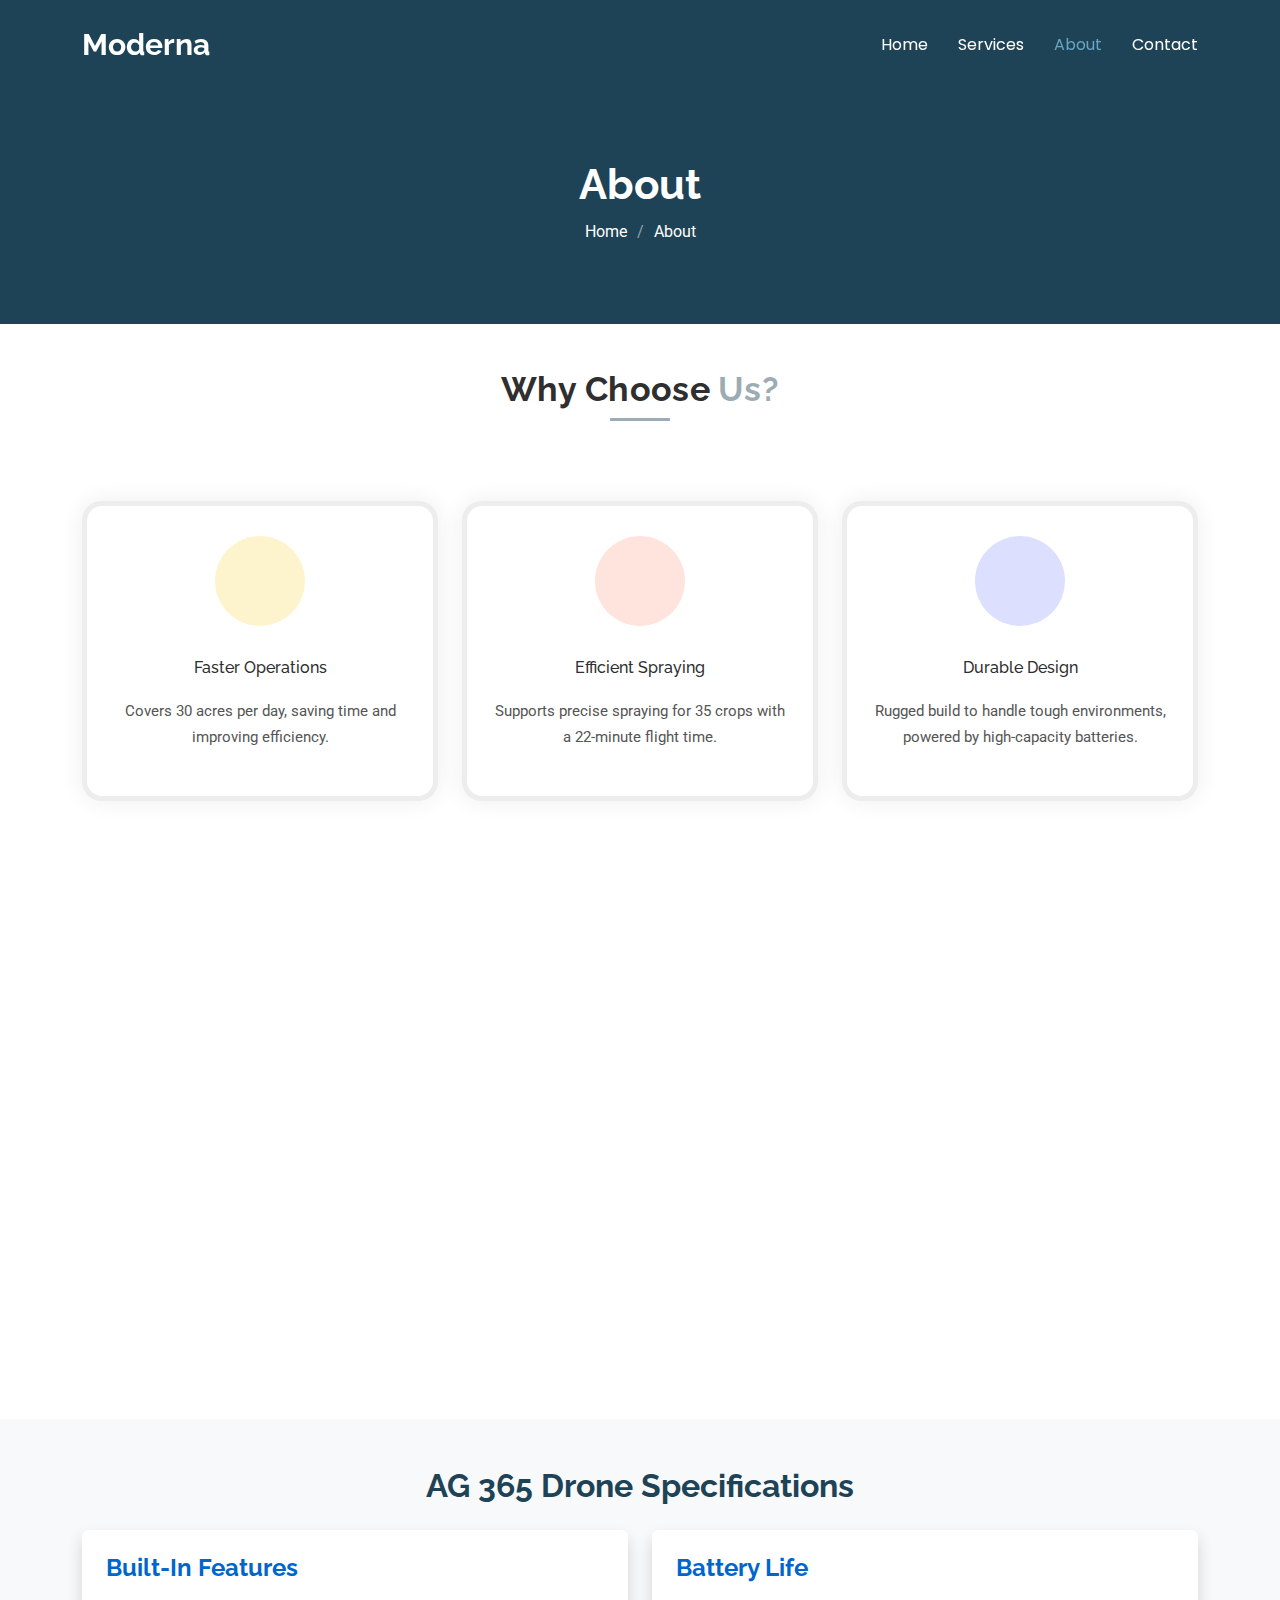
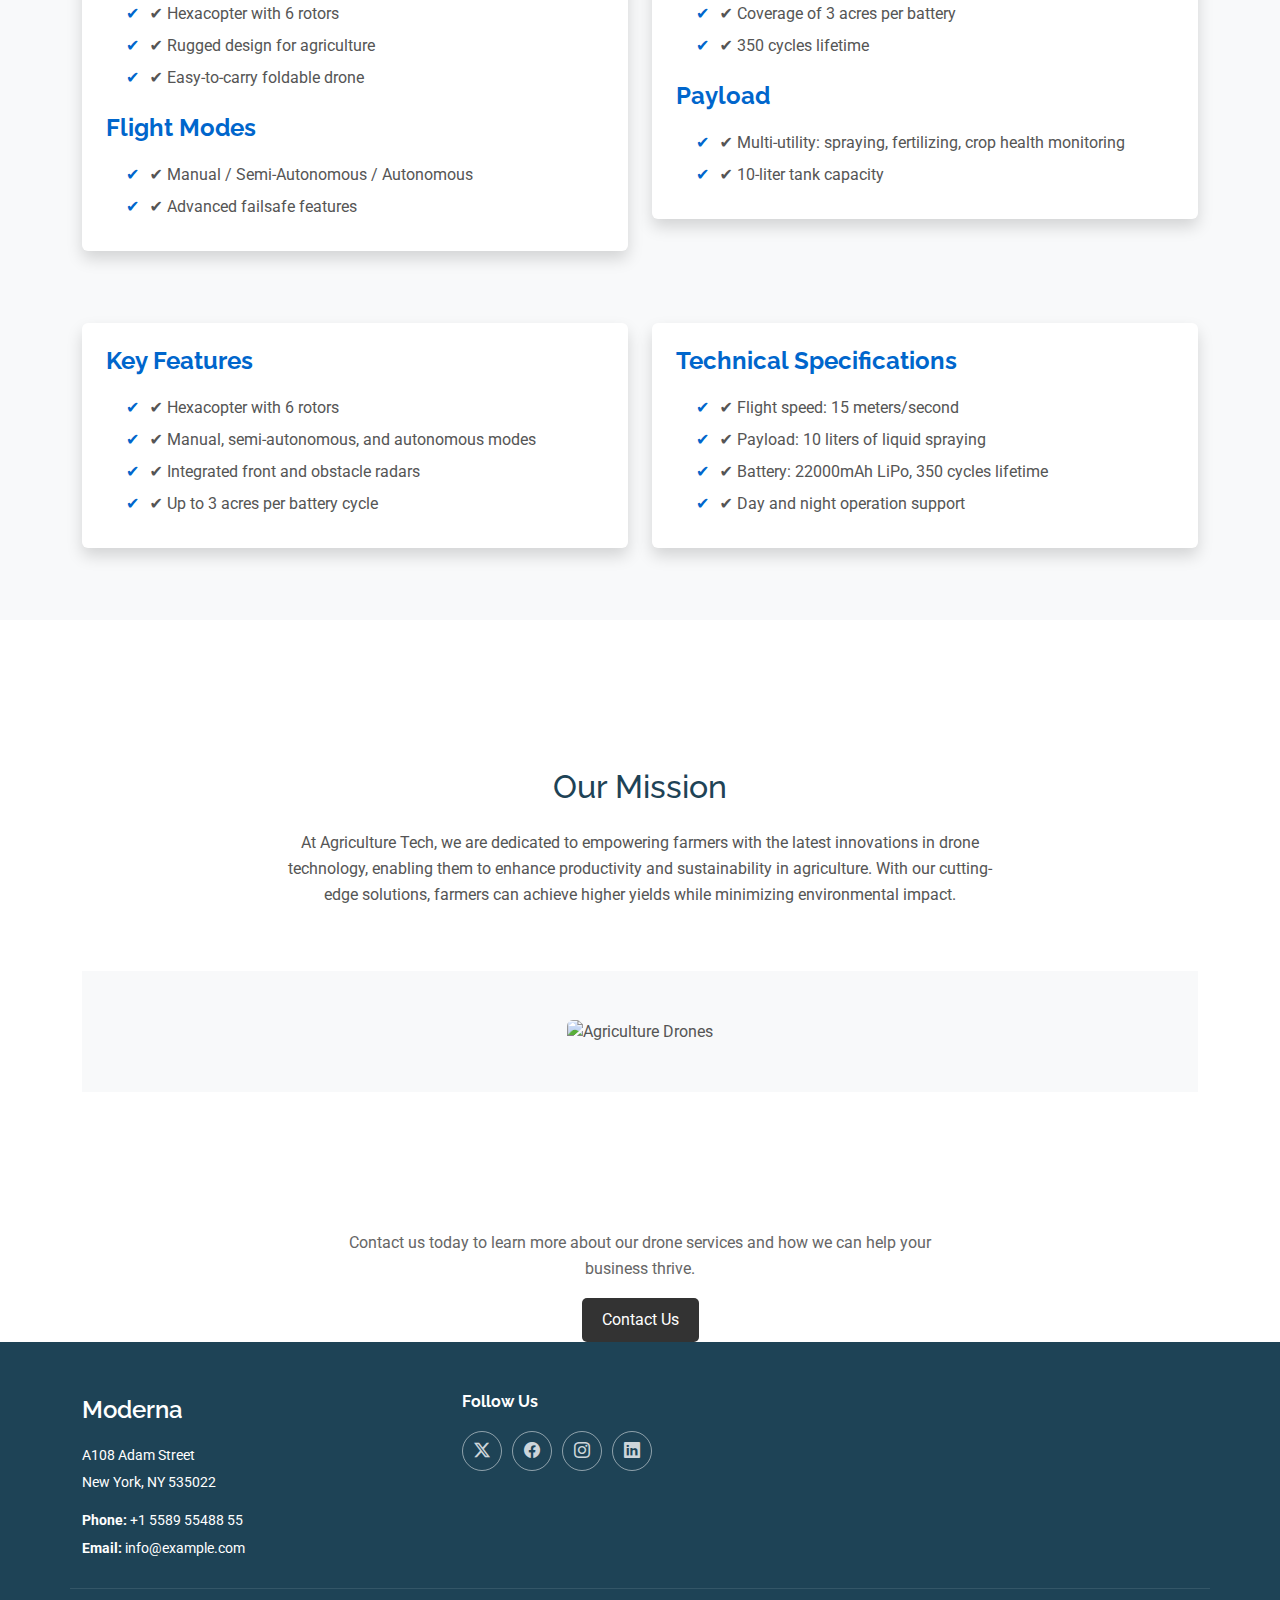
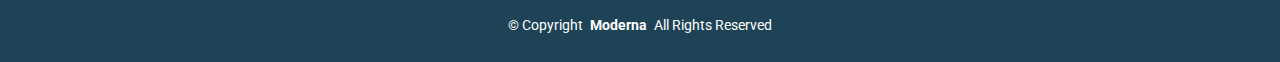
==== about.html @ 76bb0399 "first commit" ====
<!DOCTYPE html>
<html lang="en">

<head>
  <!-- Favicons -->
  <link href="assets/img/favicon.png" rel="icon">
  <link href="assets/img/apple-touch-icon.png" rel="apple-touch-icon">

  <!-- Fonts -->
  <link href="https://fonts.googleapis.com" rel="preconnect">
  <link href="https://fonts.gstatic.com" rel="preconnect" crossorigin>
  <link
    href="https://fonts.googleapis.com/css2?family=Roboto:ital,wght@0,100;0,300;0,400;0,500;0,700;0,900;1,100;1,300;1,400;1,500;1,700;1,900&family=Poppins:ital,wght@0,100;0,200;0,300;0,400;0,500;0,600;0,700;0,800;0,900;1,100;1,200;1,300;1,400;1,500;1,600;1,700;1,800;1,900&family=Raleway:ital,wght@0,100;0,200;0,300;0,400;0,500;0,600;0,700;0,800;0,900;1,100;1,200;1,300;1,400;1,500;1,600;1,700;1,800;1,900&display=swap"
    rel="stylesheet">

  <!-- Vendor CSS Files -->
  <link href="assets/vendor/bootstrap/css/bootstrap.min.css" rel="stylesheet">
  <link href="assets/vendor/bootstrap-icons/bootstrap-icons.css" rel="stylesheet">
  <link href="assets/vendor/aos/aos.css" rel="stylesheet">
  <link href="assets/vendor/glightbox/css/glightbox.min.css" rel="stylesheet">
  <link href="assets/vendor/swiper/swiper-bundle.min.css" rel="stylesheet">

  <!-- Main CSS File -->
  <link href="assets/css/main.css" rel="stylesheet">
  <link href="assets/css/about.css" rel="stylesheet">

</head>

<body class="about-page">

  <header id="header" class="header d-flex align-items-center fixed-top">
    <div class="container-fluid container-xl position-relative d-flex align-items-center justify-content-between">

      <a href="index.html" class="logo d-flex align-items-center">
        <!-- Uncomment the line below if you also wish to use an image logo -->
        <!-- <img src="assets/img/logo.png" alt=""> -->
        <h1 class="sitename">Moderna</h1>
      </a>

      <nav id="navmenu" class="navmenu">
        <ul>
          <li><a href="index.html">Home</a></li>
          <li><a href="services.html">Services</a></li>
          <li><a href="about.html" class="active">About</a></li>
          <!-- <li><a href="portfolio.html">Products</a></li> -->
          <!-- <li><a href="team.html">Team</a></li>
          <li><a href="blog.html">Blog</a></li>
          <li class="dropdown"><a href="#"><span>Dropdown</span> <i class="bi bi-chevron-down toggle-dropdown"></i></a>
            <ul>
              <li><a href="#">Dropdown 1</a></li>
              <li class="dropdown"><a href="#"><span>Deep Dropdown</span> <i class="bi bi-chevron-down toggle-dropdown"></i></a>
                <ul>
                  <li><a href="#">Deep Dropdown 1</a></li>
                  <li><a href="#">Deep Dropdown 2</a></li>
                  <li><a href="#">Deep Dropdown 3</a></li>
                  <li><a href="#">Deep Dropdown 4</a></li>
                  <li><a href="#">Deep Dropdown 5</a></li>
                </ul>
              </li>
              <li><a href="#">Dropdown 2</a></li>
              <li><a href="#">Dropdown 3</a></li>
              <li><a href="#">Dropdown 4</a></li>
            </ul>
          </li> -->
          <li><a href="contact.html">Contact</a></li>
        </ul>
        <i class="mobile-nav-toggle d-xl-none bi bi-list"></i>
      </nav>

    </div>
  </header>

  <main class="main">
    <!-- Page Title -->
    <div class="page-title dark-background">
      <div class="container position-relative">
        <h1>About</h1>
        <nav class="breadcrumbs">
          <ol>
            <li><a href="index.html">Home</a></li>
            <li class="current">About</li>
          </ol>
        </nav>
      </div>
    </div>
    <!-- End Page Title -->
    <div class="feat bg-gray pt-5 pb-5">
      <div class="container">
        <div class="row">
          <div class="section-head col-sm-12">
            <h4><span>Why Choose</span> Us?</h4>
          </div>
          <div class="col-lg-4 col-sm-6">
            <div class="item"> <span class="icon feature_box_col_one"><i class="fa fa-globe"></i></span>
              <h6>Faster Operations</h6>
              <p>Covers 30 acres per day, saving time and improving efficiency.</p>
            </div>
          </div>
          <div class="col-lg-4 col-sm-6">
            <div class="item"> <span class="icon feature_box_col_two"><i class="fa fa-anchor"></i></span>
              <h6>Efficient Spraying</h6>
              <p>Supports precise spraying for 35 crops with a 22-minute flight time.</p>
            </div>
          </div>

          <div class="col-lg-4 col-sm-6">
            <div class="item"> <span class="icon feature_box_col_six"><i class="fa fa-camera"></i></span>
              <h6>Durable Design</h6>
              <p>Rugged build to handle tough environments, powered by high-capacity batteries.</p>
            </div>
          </div>
        </div>
      </div>
    </div>
    <!-- About Section -->
    <section id="about" class="about section">
      <div class="container">
        <div class="row gy-4">
          <div class="col-lg-6 position-relative align-self-start" data-aos="fade-up" data-aos-delay="100">
            <img src="./assets/images/git-1.gif" class="img-fluid" alt="">
            <a href="https://www.youtube.com/watch?v=Y7f98aduVJ8" class="glightbox pulsating-play-btn"></a>
          </div>
          <div class="col-lg-6 content" data-aos="fade-up" data-aos-delay="200">
            <h3>Modernizing Farming in India: Drones Transform Traditional Agriculture</h3>
            <p class="fst-italic">
              In traditional farming, applying pesticides, fertilizers, and monitoring plant health can be challenging
              in remote, hard-to-reach areas. However, recent advancements are enabling Indian farmers to adopt drones
              as a high-tech solution. With drone spraying, farmers can apply nutrients and pest control efficiently,
              reducing time and labor costs. Additionally, drones equipped with cameras offer insights into crop health
              and early detection of potential issues, enabling proactive care.
            </p>
            <p>
              This modern approach to farming is empowering India’s farmers to produce higher-quality yields, improve
              sustainability. As drone technology spreads across Indian agriculture, it’s opening up new possibilities
              for the future of agave farming and beyond.
            </p>
          </div>
        </div>
      </div>
    </section>
    <!-- /About Section -->
    </div>
    <!-- Product Details Section -->
    <section class="py-5 bg-light my-5">
      <div class="container">
        <h2 class="text-center mb-4 fw-bold">AG 365 Drone Specifications</h2>
        <div class="row mb-5">
          <!-- Built-In Features & Flight Modes -->
          <div class="col-md-6 mb-4">
            <div class="p-4 bg-white rounded shadow">
              <h4 class="fw-bold">Built-In Features</h4>
              <ul class="list-unstyled">
                <li>✔ Hexacopter with 6 rotors</li>
                <li>✔ Rugged design for agriculture</li>
                <li>✔ Easy-to-carry foldable drone</li>
              </ul>
              <h4 class="fw-bold mt-4">Flight Modes</h4>
              <ul class="list-unstyled">
                <li>✔ Manual / Semi-Autonomous / Autonomous</li>
                <li>✔ Advanced failsafe features</li>
              </ul>
            </div>
          </div>
          <!-- Battery Life & Payload -->
          <div class="col-md-6 mb-4">
            <div class="p-4 bg-white rounded shadow">
              <h4 class="fw-bold">Battery Life</h4>
              <ul class="list-unstyled">
                <li>✔ Coverage of 3 acres per battery</li>
                <li>✔ 350 cycles lifetime</li>
              </ul>
              <h4 class="fw-bold mt-4">Payload</h4>
              <ul class="list-unstyled">
                <li>✔ Multi-utility: spraying, fertilizing, crop health monitoring</li>
                <li>✔ 10-liter tank capacity</li>
              </ul>
            </div>
          </div>
        </div>
        <div class="row">
          <!-- Key Features -->
          <div class="col-md-6 mb-4">
            <div class="p-4 bg-white rounded shadow">
              <h4 class="fw-bold">Key Features</h4>
              <ul class="list-unstyled">
                <li>✔ Hexacopter with 6 rotors</li>
                <li>✔ Manual, semi-autonomous, and autonomous modes</li>
                <li>✔ Integrated front and obstacle radars</li>
                <li>✔ Up to 3 acres per battery cycle</li>
              </ul>
            </div>
          </div>
          <!-- Technical Specifications -->
          <div class="col-md-6 mb-4">
            <div class="p-4 bg-white rounded shadow">
              <h4 class="fw-bold">Technical Specifications</h4>
              <ul class="list-unstyled">
                <li>✔ Flight speed: 15 meters/second</li>
                <li>✔ Payload: 10 liters of liquid spraying</li>
                <li>✔ Battery: 22000mAh LiPo, 350 cycles lifetime</li>
                <li>✔ Day and night operation support</li>
              </ul>
            </div>
          </div>
        </div>
      </div>
    </section>

    <div class="container" style="margin-top: 100px;">
      <!-- About Section -->
      <section class="py-5">
        <div class="container">
          <div class="row justify-content-center">
            <div class="col-md-8 text-center">
              <h2>Our Mission</h2>
              <p class="mt-4">At Agriculture Tech, we are dedicated to empowering farmers with the latest
                innovations in drone technology, enabling them to enhance productivity and sustainability in
                agriculture. With our cutting-edge solutions, farmers can achieve higher yields while minimizing
                environmental impact.</p>
            </div>
          </div>
        </div>
      </section>
      <!-- Image Section -->
      <section class="bg-light py-5">
        <div class="container text-center">
          <img src="https://www-cdn.djiits.com/dps/92018744568392976eaed6bad09a9f1f.jpg" alt="Agriculture Drones"
            class="img-fluid rounded">
        </div>
      </section>
      <!-- <section id="clients" class="section-bg">
        <div class="container">
          <div class="section-header">
            <h3>Our Partner</h3>
          </div>
          <div class="row no-gutters clients-wrap clearfix wow fadeInUp"
            style="visibility: visible; animation-name: fadeInUp;">
            <div class="col-lg-3 col-md-4 col-xs-6">
              <div class="client-logo">
                <img src="https://res.cloudinary.com/dxfq3iotg/image/upload/v1559460149/abof.png" class="img-fluid"
                  alt="">
              </div>
            </div>
            <div class="col-lg-3 col-md-4 col-xs-6">
              <div class="client-logo">
                <img
                  src="https://res.cloudinary.com/dxfq3iotg/image/upload/v1559460224/cropped-cropped-20170720-lucuLogo-squ2-e1500543540803.png"
                  class="img-fluid" alt="">
              </div>
            </div>
            <div class="col-lg-3 col-md-4 col-xs-6">
              <div class="client-logo">
                <img
                  src="https://res.cloudinary.com/dxfq3iotg/image/upload/v1559460269/104840a62d46c05d285762857fecb61a.png"
                  class="img-fluid" alt="">
              </div>
            </div>
            <div class="col-lg-3 col-md-4 col-xs-6">
              <div class="client-logo">
                <img src="https://res.cloudinary.com/dxfq3iotg/image/upload/v1559460358/client-4.png" class="img-fluid"
                  alt="">
              </div>
            </div>
          </div>
        </div>
      </section> -->
      <!-- Contact Section -->
    
      <div class="contact-container d-flex flex-column align-items-center justify-content-center">
        <div class="container section-title" data-aos="fade-up">
          <h2>Contact</h2>
        </div>
        <p class="contact-description text-center">
          Contact us today to learn more about our drone services and how we can help your business thrive.
        </p>
        <button class="btn contact-button" href="contact.html">Contact Us</button>
      </div>
  </main>



  <footer id="footer" class="footer dark-background">



    <div class="container footer-top">
      <div class="row gy-4">
        <div class="col-lg-4 col-md-6 footer-about">
          <a href="index.html" class="d-flex align-items-center">
            <span class="sitename">Moderna</span>
          </a>
          <div class="footer-contact pt-3">
            <p>A108 Adam Street</p>
            <p>New York, NY 535022</p>
            <p class="mt-3"><strong>Phone:</strong> <span>+1 5589 55488 55</span></p>
            <p><strong>Email:</strong> <span>info@example.com</span></p>
          </div>
        </div>

        <!-- <div class="col-lg-2 col-md-3 footer-links">
          <h4>Useful Links</h4>
          <ul>
            <li><i class="bi bi-chevron-right"></i> <a href="#">Home</a></li>
            <li><i class="bi bi-chevron-right"></i> <a href="#">About us</a></li>
            <li><i class="bi bi-chevron-right"></i> <a href="#">Services</a></li>
            <li><i class="bi bi-chevron-right"></i> <a href="#">Terms of service</a></li>
          </ul>
        </div>

        <div class="col-lg-2 col-md-3 footer-links">
          <h4>Our Services</h4>
          <ul>
            <li><i class="bi bi-chevron-right"></i> <a href="#">Web Design</a></li>
            <li><i class="bi bi-chevron-right"></i> <a href="#">Web Development</a></li>
            <li><i class="bi bi-chevron-right"></i> <a href="#">Product Management</a></li>
            <li><i class="bi bi-chevron-right"></i> <a href="#">Marketing</a></li>
          </ul>
        </div> -->

        <div class="col-lg-4 col-md-12">
          <h4>Follow Us</h4>
          <div class="social-links d-flex">
            <a href=""><i class="bi bi-twitter-x"></i></a>
            <a href=""><i class="bi bi-facebook"></i></a>
            <a href=""><i class="bi bi-instagram"></i></a>
            <a href=""><i class="bi bi-linkedin"></i></a>
          </div>
        </div>

      </div>
    </div>

    <div class="container copyright text-center mt-4">
      <p>© <span>Copyright</span> <strong class="px-1 sitename">Moderna</strong> <span>All Rights Reserved</span></p>

    </div>

  </footer>

  <!-- Scroll Top -->
  <a href="#" id="scroll-top" class="scroll-top d-flex align-items-center justify-content-center"><i
      class="bi bi-arrow-up-short"></i></a>

  <!-- Preloader -->
  <div id="preloader"></div>

  <!-- Vendor JS Files -->
  <script src="assets/vendor/bootstrap/js/bootstrap.bundle.min.js"></script>
  <script src="assets/vendor/php-email-form/validate.js"></script>
  <script src="assets/vendor/aos/aos.js"></script>
  <script src="assets/vendor/glightbox/js/glightbox.min.js"></script>
  <script src="assets/vendor/purecounter/purecounter_vanilla.js"></script>
  <script src="assets/vendor/swiper/swiper-bundle.min.js"></script>
  <script src="assets/vendor/waypoints/noframework.waypoints.js"></script>
  <script src="assets/vendor/imagesloaded/imagesloaded.pkgd.min.js"></script>
  <script src="assets/vendor/isotope-layout/isotope.pkgd.min.js"></script>

  <!-- Main JS File -->
  <script src="assets/js/main.js"></script>

</body>

</html>
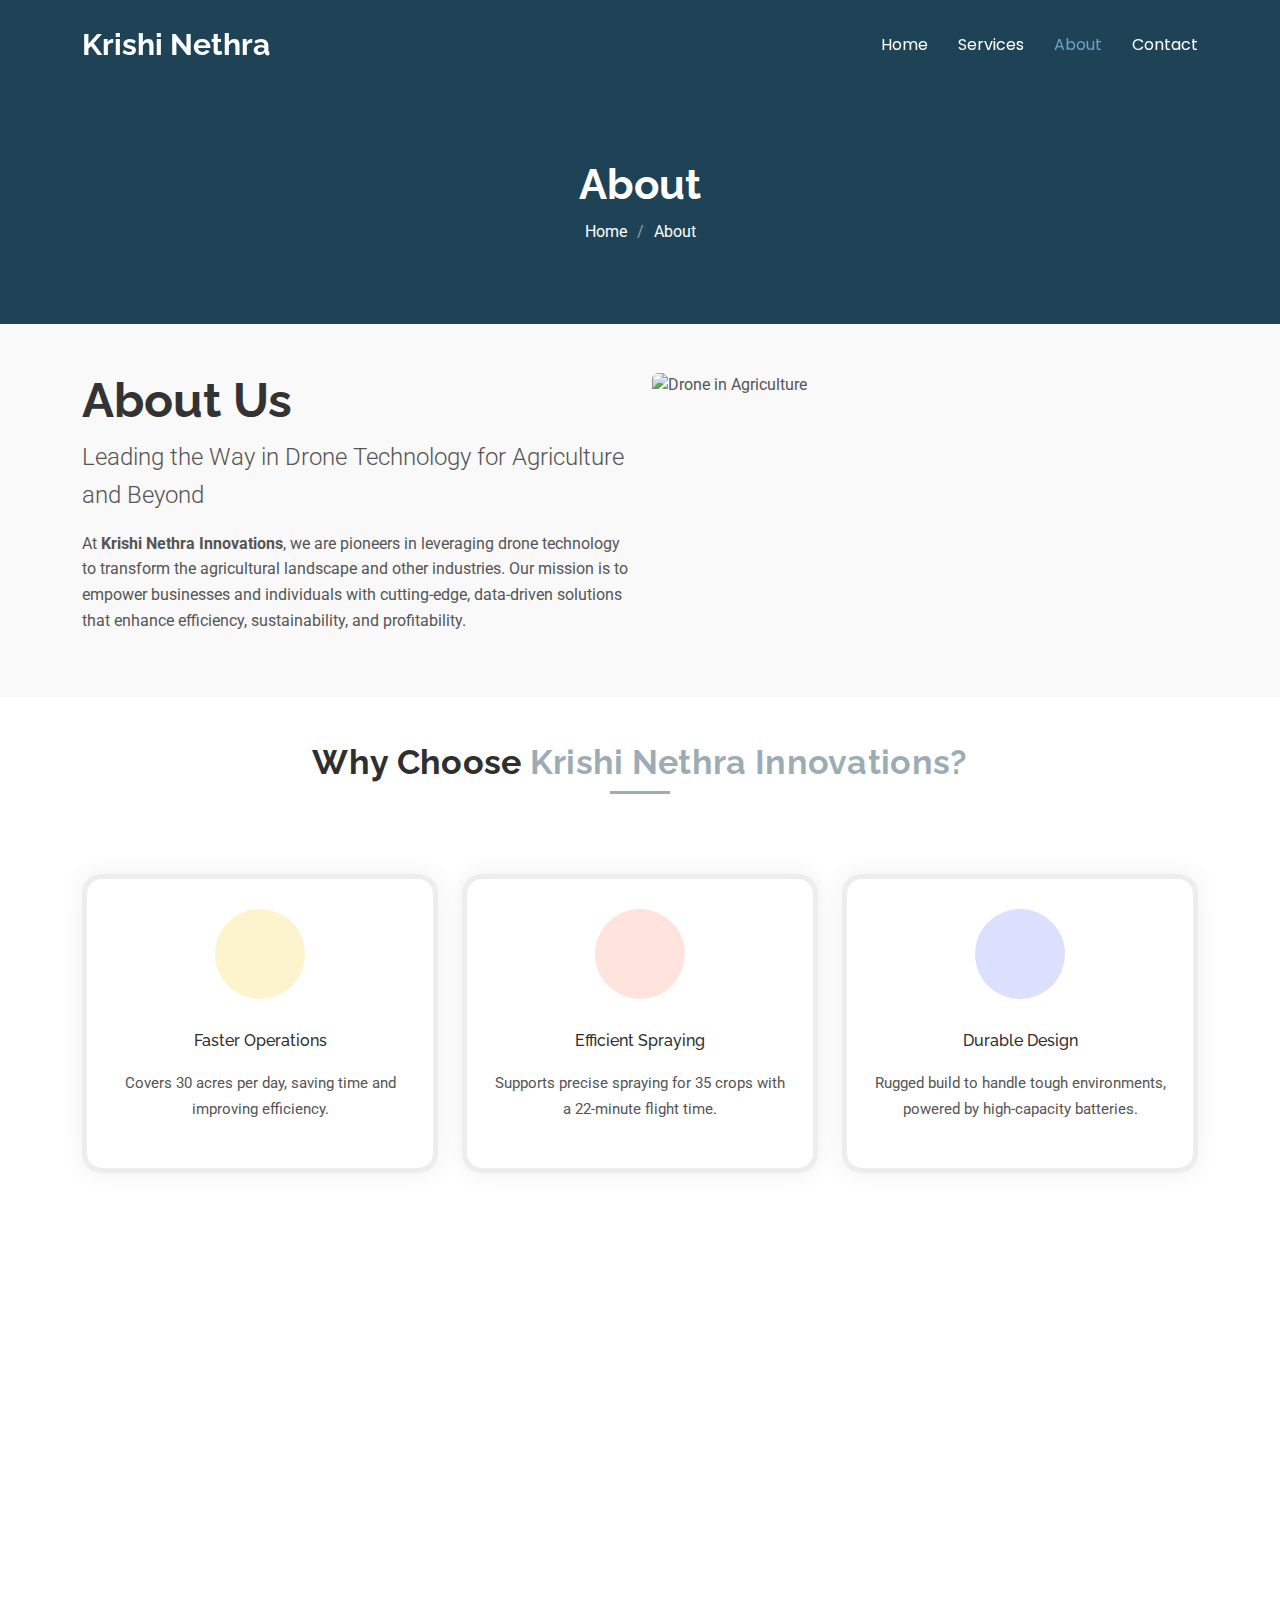
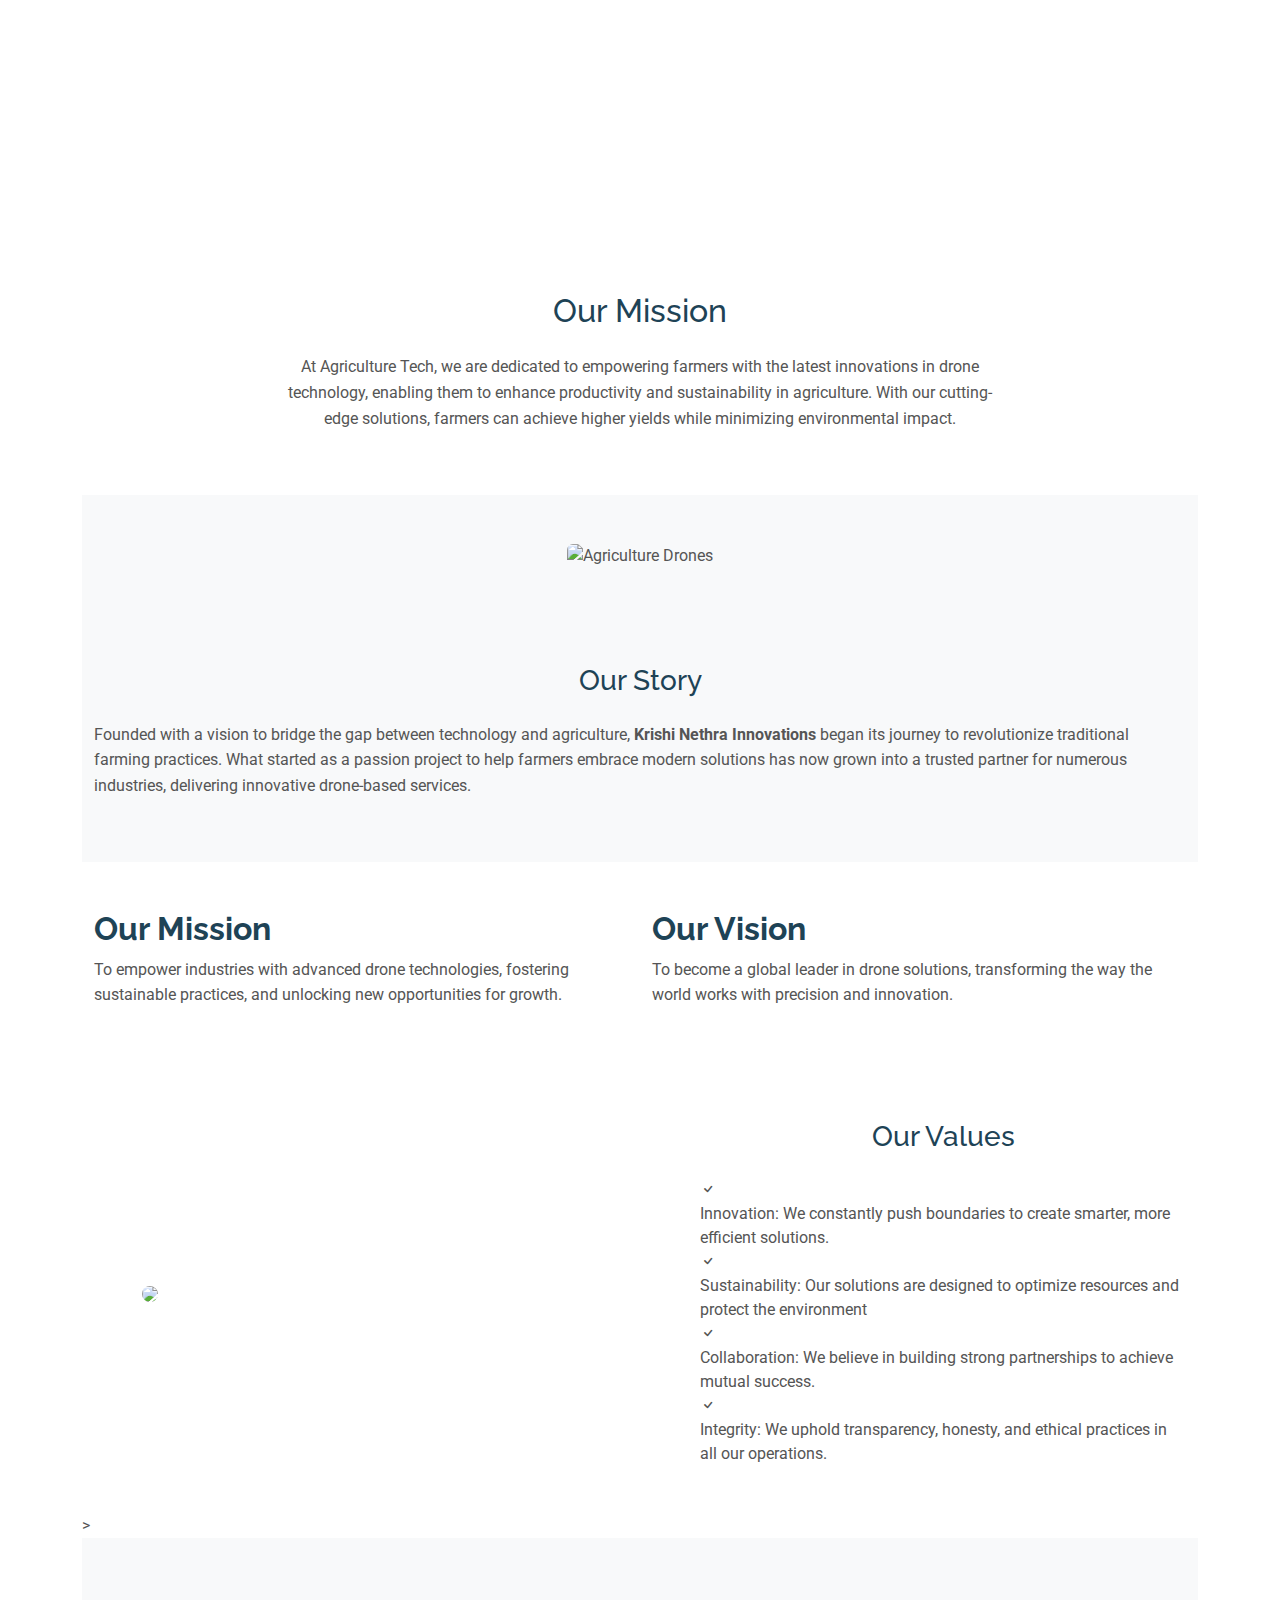
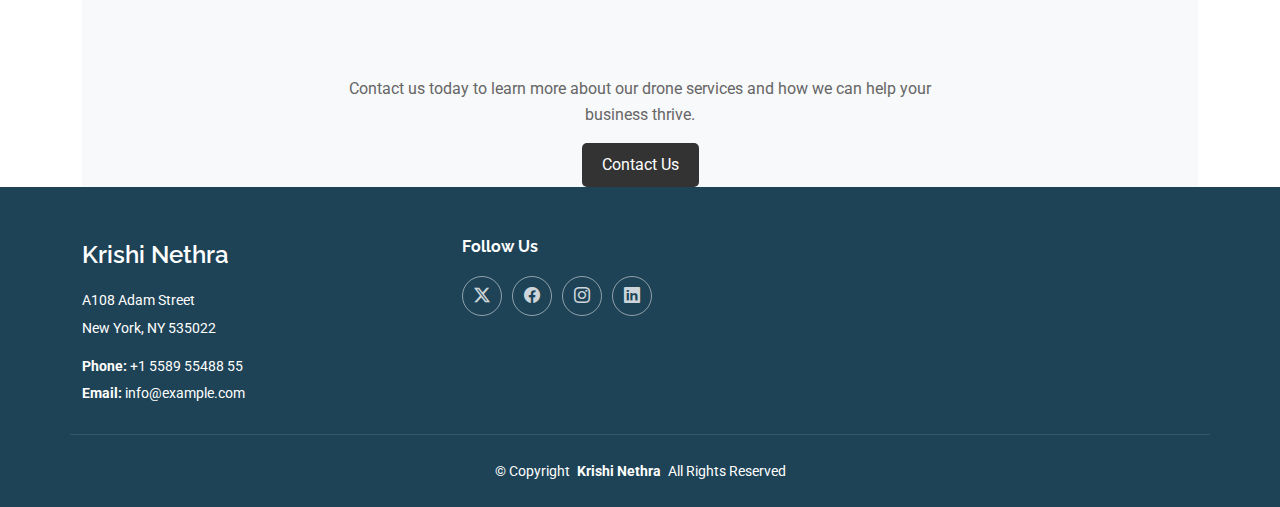
==== commit 6742655e: "second commit" ====
--- a/about.html
+++ b/about.html
@@ -34,7 +34,7 @@
       <a href="index.html" class="logo d-flex align-items-center">
         <!-- Uncomment the line below if you also wish to use an image logo -->
         <!-- <img src="assets/img/logo.png" alt=""> -->
-        <h1 class="sitename">Moderna</h1>
+        <h1 class="sitename"> Krishi Nethra</h1>
       </a>
 
       <nav id="navmenu" class="navmenu">
@@ -84,11 +84,30 @@
       </div>
     </div>
     <!-- End Page Title -->
+      <!-- About Us Section -->
+  <section class="about-us py-5">
+    <div class="container">
+        <div class="row">
+            <div class="col-lg-6">
+                <h2 class="display-4">About Us</h2>
+                <p class="lead">Leading the Way in Drone Technology for Agriculture and Beyond</p>
+                <p>At <strong>Krishi Nethra Innovations</strong>, we are pioneers in leveraging drone technology to
+                    transform the agricultural landscape and other industries. Our mission is to empower businesses
+                    and individuals with cutting-edge, data-driven solutions that enhance efficiency, sustainability,
+                    and profitability.</p>
+            </div>
+            <div class="col-lg-6">
+                <img src="https://via.placeholder.com/600x400" alt="Drone in Agriculture" class="img-fluid rounded">
+            </div>
+        </div>
+    </div>
+</section>
+<!-- About Us Section -->
     <div class="feat bg-gray pt-5 pb-5">
       <div class="container">
         <div class="row">
           <div class="section-head col-sm-12">
-            <h4><span>Why Choose</span> Us?</h4>
+            <h4><span>Why Choose</span> Krishi Nethra Innovations?</h4>
           </div>
           <div class="col-lg-4 col-sm-6">
             <div class="item"> <span class="icon feature_box_col_one"><i class="fa fa-globe"></i></span>
@@ -140,71 +159,7 @@
     </section>
     <!-- /About Section -->
     </div>
-    <!-- Product Details Section -->
-    <section class="py-5 bg-light my-5">
-      <div class="container">
-        <h2 class="text-center mb-4 fw-bold">AG 365 Drone Specifications</h2>
-        <div class="row mb-5">
-          <!-- Built-In Features & Flight Modes -->
-          <div class="col-md-6 mb-4">
-            <div class="p-4 bg-white rounded shadow">
-              <h4 class="fw-bold">Built-In Features</h4>
-              <ul class="list-unstyled">
-                <li>✔ Hexacopter with 6 rotors</li>
-                <li>✔ Rugged design for agriculture</li>
-                <li>✔ Easy-to-carry foldable drone</li>
-              </ul>
-              <h4 class="fw-bold mt-4">Flight Modes</h4>
-              <ul class="list-unstyled">
-                <li>✔ Manual / Semi-Autonomous / Autonomous</li>
-                <li>✔ Advanced failsafe features</li>
-              </ul>
-            </div>
-          </div>
-          <!-- Battery Life & Payload -->
-          <div class="col-md-6 mb-4">
-            <div class="p-4 bg-white rounded shadow">
-              <h4 class="fw-bold">Battery Life</h4>
-              <ul class="list-unstyled">
-                <li>✔ Coverage of 3 acres per battery</li>
-                <li>✔ 350 cycles lifetime</li>
-              </ul>
-              <h4 class="fw-bold mt-4">Payload</h4>
-              <ul class="list-unstyled">
-                <li>✔ Multi-utility: spraying, fertilizing, crop health monitoring</li>
-                <li>✔ 10-liter tank capacity</li>
-              </ul>
-            </div>
-          </div>
-        </div>
-        <div class="row">
-          <!-- Key Features -->
-          <div class="col-md-6 mb-4">
-            <div class="p-4 bg-white rounded shadow">
-              <h4 class="fw-bold">Key Features</h4>
-              <ul class="list-unstyled">
-                <li>✔ Hexacopter with 6 rotors</li>
-                <li>✔ Manual, semi-autonomous, and autonomous modes</li>
-                <li>✔ Integrated front and obstacle radars</li>
-                <li>✔ Up to 3 acres per battery cycle</li>
-              </ul>
-            </div>
-          </div>
-          <!-- Technical Specifications -->
-          <div class="col-md-6 mb-4">
-            <div class="p-4 bg-white rounded shadow">
-              <h4 class="fw-bold">Technical Specifications</h4>
-              <ul class="list-unstyled">
-                <li>✔ Flight speed: 15 meters/second</li>
-                <li>✔ Payload: 10 liters of liquid spraying</li>
-                <li>✔ Battery: 22000mAh LiPo, 350 cycles lifetime</li>
-                <li>✔ Day and night operation support</li>
-              </ul>
-            </div>
-          </div>
-        </div>
-      </div>
-    </section>
+   
 
     <div class="container" style="margin-top: 100px;">
       <!-- About Section -->
@@ -265,8 +220,60 @@
         </div>
       </section> -->
       <!-- Contact Section -->
+
+  <!-- Our Story Section -->
+  <section class="our-story bg-light py-5">
+      <div class="container">
+          <h3 class="text-center mb-4">Our Story</h3>
+          <p>Founded with a vision to bridge the gap between technology and agriculture, <strong>Krishi Nethra
+              Innovations</strong> began its journey to revolutionize traditional farming practices. What started as a
+              passion project to help farmers embrace modern solutions has now grown into a trusted partner for numerous
+              industries, delivering innovative drone-based services.</p>
+      </div>
+  </section>
+
+  <!-- Mission and Vision Section -->
+  <section class="mission-vision py-5">
+      <div class="container">
+          <div class="row">
+              <div class="col-md-6">
+                  <h4>Our Mission</h4>
+                  <p>To empower industries with advanced drone technologies, fostering sustainable practices, and unlocking
+                      new opportunities for growth.</p>
+              </div>
+              <div class="col-md-6">
+                  <h4>Our Vision</h4>
+                  <p>To become a global leader in drone solutions, transforming the way the world works with precision and
+                      innovation.</p>
+              </div>
+          </div>
+      </div>
+  </section>
+
+  <!-- Values Section -->
+  <section class="py-5">
+    <div class="container">
+      <div class="row align-items-center gx-4">
+        <div class="col-md-5">
+          <div class="ms-md-2 ms-lg-5"><img class="img-fluid rounded-3" src="https://freefrontend.dev/assets/square.png"></div>
+        </div>
+        <div class="col-md-6 offset-md-1">
+          <div class="ms-md-2 ms-lg-5">
+            <h3 class="text-center mb-4">Our Values</h3>
+            <ul>
+              <li><i class="bi bi-check"></i><span>Innovation: We constantly push boundaries to create smarter, more efficient solutions.</span></li>
+              <li><i class="bi bi-check"></i> <span>Sustainability: Our solutions are designed to optimize resources and protect the environment</span></li>
+              <li><i class="bi bi-check"></i> <span>Collaboration: We believe in building strong partnerships to achieve mutual success.</span></li>
+              <li><i class="bi bi-check"></i> <span>Integrity: We uphold transparency, honesty, and ethical practices in all our operations.</span></li>
+            </ul>
+          </div>
+        </div>
+      </div>
+    </div>
+  </section>
+>
     
-      <div class="contact-container d-flex flex-column align-items-center justify-content-center">
+      <div class="contact-container d-flex flex-column align-items-center justify-content-center bg-light">
         <div class="container section-title" data-aos="fade-up">
           <h2>Contact</h2>
         </div>
@@ -287,7 +294,7 @@
       <div class="row gy-4">
         <div class="col-lg-4 col-md-6 footer-about">
           <a href="index.html" class="d-flex align-items-center">
-            <span class="sitename">Moderna</span>
+            <span class="sitename"> Krishi Nethra</span>
           </a>
           <div class="footer-contact pt-3">
             <p>A108 Adam Street</p>
@@ -331,7 +338,7 @@
     </div>
 
     <div class="container copyright text-center mt-4">
-      <p>© <span>Copyright</span> <strong class="px-1 sitename">Moderna</strong> <span>All Rights Reserved</span></p>
+      <p>© <span>Copyright</span> <strong class="px-1 sitename"> Krishi Nethra</strong> <span>All Rights Reserved</span></p>
 
     </div>
 
--- a/assets/css/main.css
+++ b/assets/css/main.css
@@ -1626,7 +1626,7 @@
 }
 
 .services .details {
-  background: color-mix(in srgb, var(--surface-color), transparent 5%);
+  background: #ffffff5e;
   position: absolute;
   left: 20px;
   right: 20px;
@@ -2863,4 +2863,80 @@
 
 .contact-button:hover {
   background-color: #555;
-}+}
+
+
+
+
+/* About Section */
+.about-us {
+  background: #f9f9f9;
+}
+
+.about-us h2 {
+  font-size: 3rem;
+  font-weight: bold;
+  color: #333;
+}
+
+.about-us .lead {
+  font-size: 1.5rem;
+  color: #555;
+}
+
+/* Our Story Section */
+.our-story {
+  background-color: #f1f1f1;
+  padding: 40px 0;
+}
+
+/* Mission and Vision Section */
+.mission-vision {
+  padding: 50px 0;
+}
+
+.mission-vision h4 {
+  font-size: 2rem;
+  font-weight: bold;
+}
+
+/* Values Section */
+.values {
+  background-color: #f9f9f9;
+  padding: 40px 0;
+}
+
+.values ul {
+  font-size: 1.1rem;
+  color: #333;
+}
+
+.values .list-group-item {
+  border: 1px solid #ddd;
+  border-radius: 5px;
+}
+
+/* Why Choose Us Section */
+.why-choose-us {
+  padding: 50px 0;
+}
+
+.why-choose-us ul {
+  font-size: 1.1rem;
+  color: #333;
+}
+
+.why-choose-us .list-group-item {
+  border: 1px solid #ddd;
+  border-radius: 5px;
+}
+
+/* Contact Us Section */
+.contact-us {
+  padding: 40px 0;
+}
+
+.contact-us h3 {
+  font-size: 2rem;
+  font-weight: bold;
+}
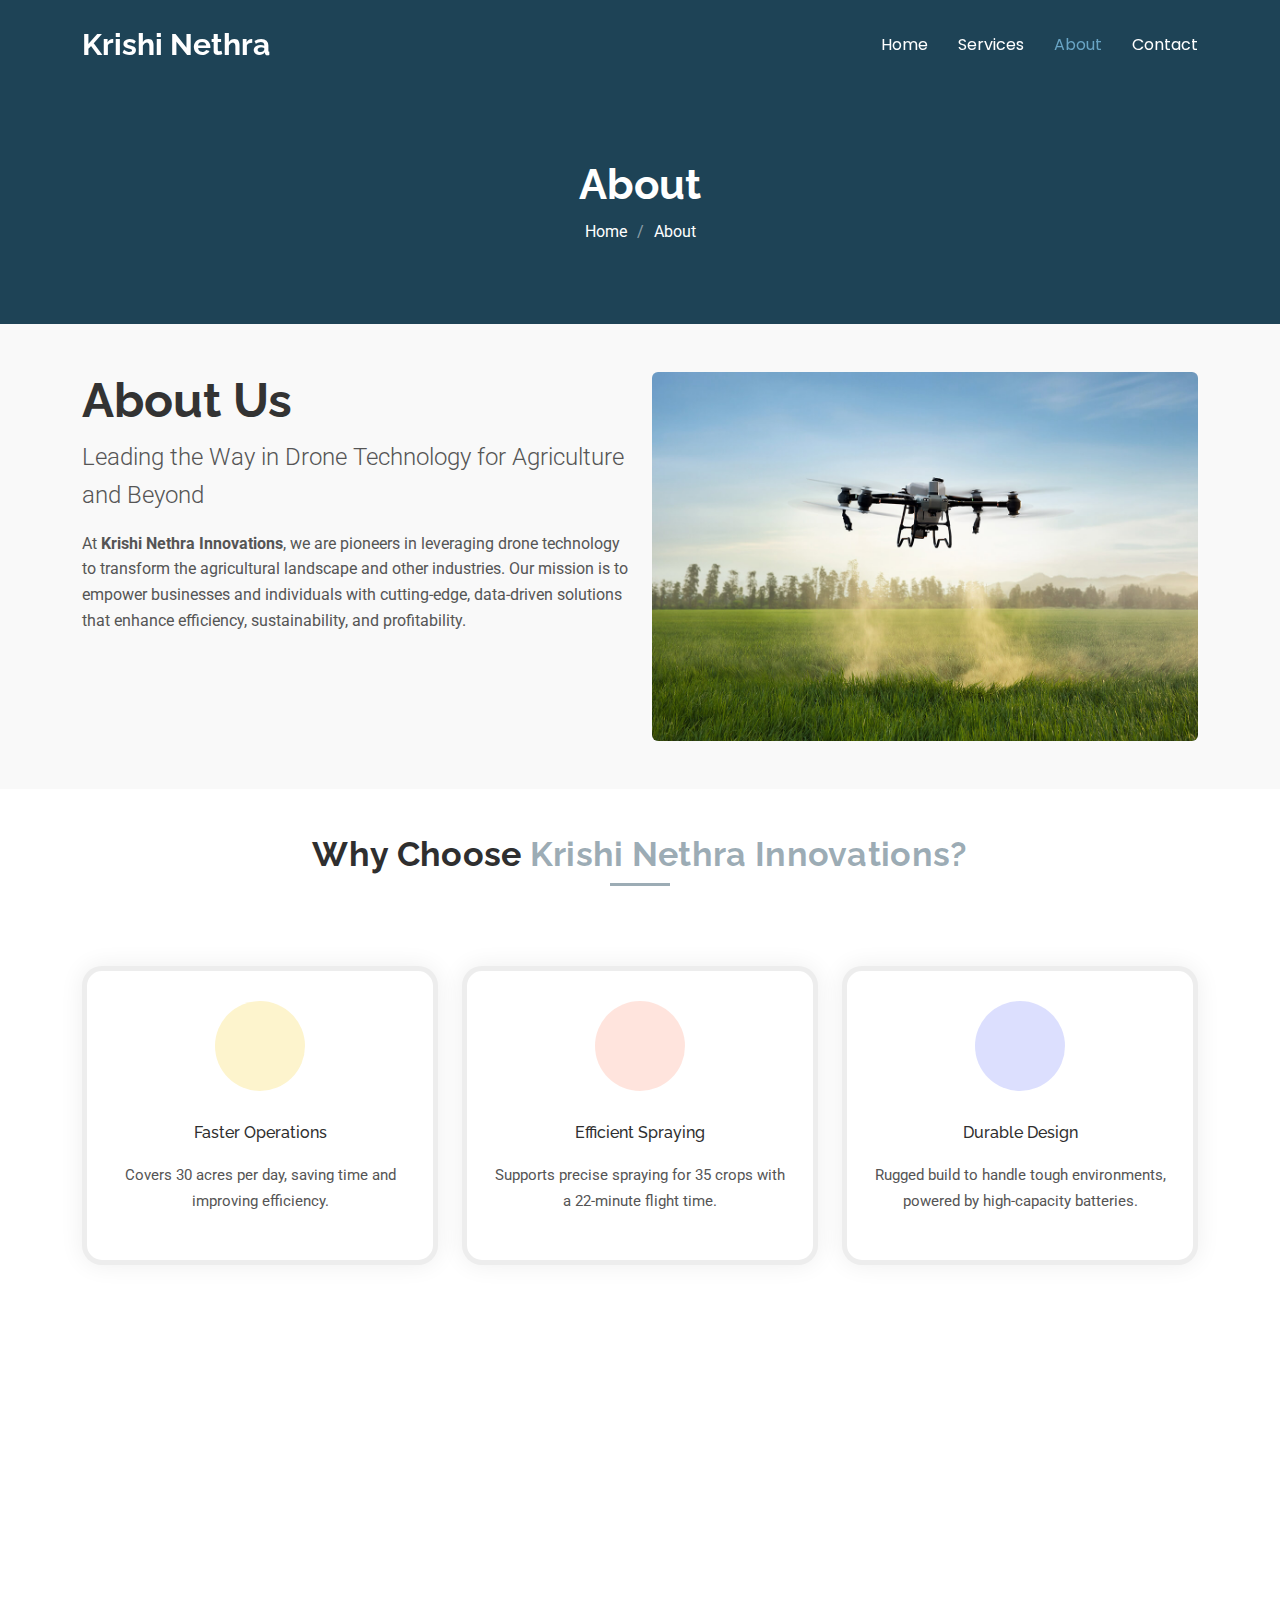
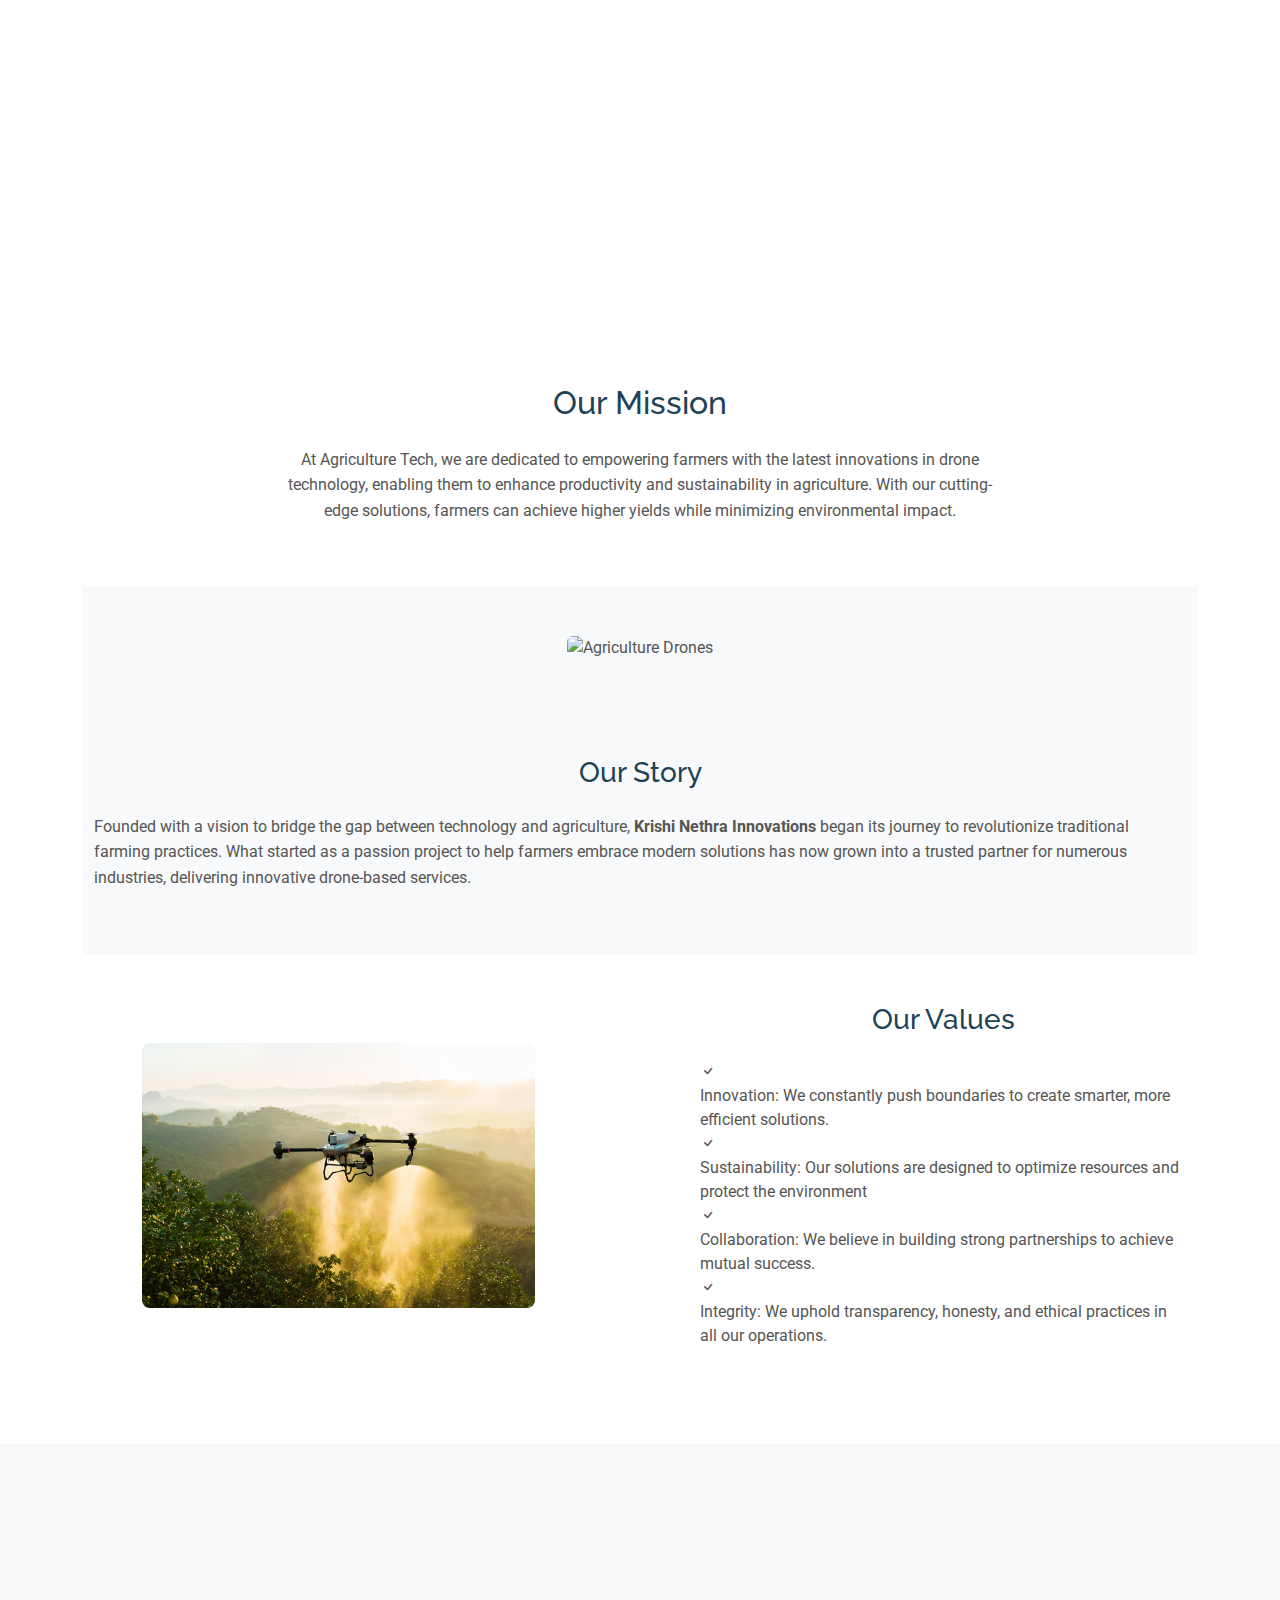
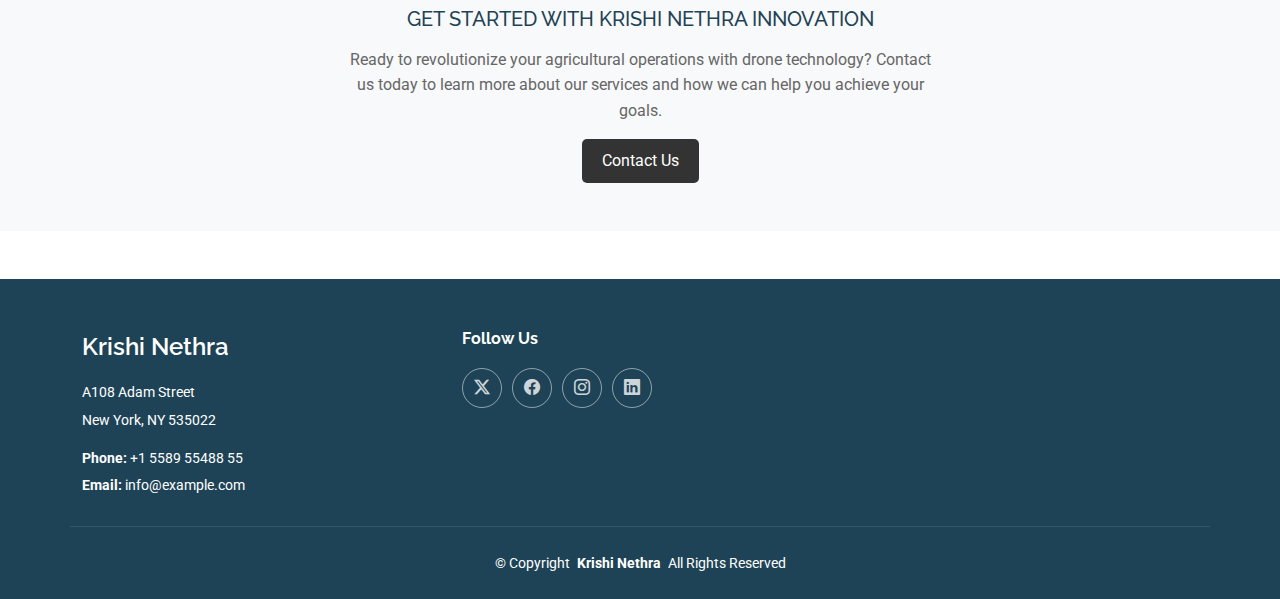
==== commit d5fe39c2: "25-11-24 03:06 PM" ====
--- a/about.html
+++ b/about.html
@@ -84,25 +84,25 @@
       </div>
     </div>
     <!-- End Page Title -->
-      <!-- About Us Section -->
-  <section class="about-us py-5">
-    <div class="container">
+    <!-- About Us Section -->
+    <section class="about-us py-5">
+      <div class="container">
         <div class="row">
-            <div class="col-lg-6">
-                <h2 class="display-4">About Us</h2>
-                <p class="lead">Leading the Way in Drone Technology for Agriculture and Beyond</p>
-                <p>At <strong>Krishi Nethra Innovations</strong>, we are pioneers in leveraging drone technology to
-                    transform the agricultural landscape and other industries. Our mission is to empower businesses
-                    and individuals with cutting-edge, data-driven solutions that enhance efficiency, sustainability,
-                    and profitability.</p>
-            </div>
-            <div class="col-lg-6">
-                <img src="https://via.placeholder.com/600x400" alt="Drone in Agriculture" class="img-fluid rounded">
-            </div>
-        </div>
-    </div>
-</section>
-<!-- About Us Section -->
+          <div class="col-lg-6">
+            <h2 class="display-4">About Us</h2>
+            <p class="lead">Leading the Way in Drone Technology for Agriculture and Beyond</p>
+            <p>At <strong>Krishi Nethra Innovations</strong>, we are pioneers in leveraging drone technology to
+              transform the agricultural landscape and other industries. Our mission is to empower businesses
+              and individuals with cutting-edge, data-driven solutions that enhance efficiency, sustainability,
+              and profitability.</p>
+          </div>
+          <div class="col-lg-6">
+            <img src="./assets/images/img-1.jpg" alt="Drone in Agriculture" class="img-fluid rounded">
+          </div>
+        </div>
+      </div>
+    </section>
+    <!-- About Us Section -->
     <div class="feat bg-gray pt-5 pb-5">
       <div class="container">
         <div class="row">
@@ -159,7 +159,7 @@
     </section>
     <!-- /About Section -->
     </div>
-   
+
 
     <div class="container" style="margin-top: 100px;">
       <!-- About Section -->
@@ -221,69 +221,69 @@
       </section> -->
       <!-- Contact Section -->
 
-  <!-- Our Story Section -->
-  <section class="our-story bg-light py-5">
-      <div class="container">
+      <!-- Our Story Section -->
+      <section class="our-story bg-light py-5">
+        <div class="container">
           <h3 class="text-center mb-4">Our Story</h3>
           <p>Founded with a vision to bridge the gap between technology and agriculture, <strong>Krishi Nethra
               Innovations</strong> began its journey to revolutionize traditional farming practices. What started as a
-              passion project to help farmers embrace modern solutions has now grown into a trusted partner for numerous
-              industries, delivering innovative drone-based services.</p>
-      </div>
-  </section>
-
-  <!-- Mission and Vision Section -->
-  <section class="mission-vision py-5">
-      <div class="container">
+            passion project to help farmers embrace modern solutions has now grown into a trusted partner for numerous
+            industries, delivering innovative drone-based services.</p>
+        </div>
+      </section>
+
+
+      <!-- Values Section -->
+      <section class="py-5">
+        <div class="container">
+          <div class="row align-items-center gx-4">
+            <div class="col-md-5">
+              <div class="ms-md-2 ms-lg-5"><img class="img-fluid rounded-3" src="./assets/images/img-2.jpg"></div>
+            </div>
+            <div class="col-md-6 offset-md-1">
+              <div class="ms-md-2 ms-lg-5">
+                <h3 class="text-center mb-4">Our Values</h3>
+                <ul>
+                  <li><i class="bi bi-check"></i><span>Innovation: We constantly push boundaries to create smarter, more
+                      efficient solutions.</span></li>
+                  <li><i class="bi bi-check"></i> <span>Sustainability: Our solutions are designed to optimize resources
+                      and protect the environment</span></li>
+                  <li><i class="bi bi-check"></i> <span>Collaboration: We believe in building strong partnerships to
+                      achieve mutual success.</span></li>
+                  <li><i class="bi bi-check"></i> <span>Integrity: We uphold transparency, honesty, and ethical
+                      practices in all our operations.</span></li>
+                </ul>
+              </div>
+            </div>
+          </div>
+        </div>
+      </section>
+  </main>
+  
+  <!-- Call to Action  -->
+  <!-- <section class="bsb-cta-1 px-2 bsb-overlay my-4" style="background-image: url('./assets/images/img-1.jpg');">
+        <div class="container">
           <div class="row">
-              <div class="col-md-6">
-                  <h4>Our Mission</h4>
-                  <p>To empower industries with advanced drone technologies, fostering sustainable practices, and unlocking
-                      new opportunities for growth.</p>
-              </div>
-              <div class="col-md-6">
-                  <h4>Our Vision</h4>
-                  <p>To become a global leader in drone solutions, transforming the way the world works with precision and
-                      innovation.</p>
-              </div>
-          </div>
-      </div>
-  </section>
-
-  <!-- Values Section -->
-  <section class="py-5">
-    <div class="container">
-      <div class="row align-items-center gx-4">
-        <div class="col-md-5">
-          <div class="ms-md-2 ms-lg-5"><img class="img-fluid rounded-3" src="https://freefrontend.dev/assets/square.png"></div>
-        </div>
-        <div class="col-md-6 offset-md-1">
-          <div class="ms-md-2 ms-lg-5">
-            <h3 class="text-center mb-4">Our Values</h3>
-            <ul>
-              <li><i class="bi bi-check"></i><span>Innovation: We constantly push boundaries to create smarter, more efficient solutions.</span></li>
-              <li><i class="bi bi-check"></i> <span>Sustainability: Our solutions are designed to optimize resources and protect the environment</span></li>
-              <li><i class="bi bi-check"></i> <span>Collaboration: We believe in building strong partnerships to achieve mutual success.</span></li>
-              <li><i class="bi bi-check"></i> <span>Integrity: We uphold transparency, honesty, and ethical practices in all our operations.</span></li>
-            </ul>
-          </div>
-        </div>
-      </div>
-    </div>
-  </section>
->
-    
-      <div class="contact-container d-flex flex-column align-items-center justify-content-center bg-light">
-        <div class="container section-title" data-aos="fade-up">
-          <h2>Contact</h2>
-        </div>
-        <p class="contact-description text-center">
-          Contact us today to learn more about our drone services and how we can help your business thrive.
-        </p>
-        <button class="btn contact-button" href="contact.html">Contact Us</button>
-      </div>
-  </main>
-
+            <div class="col-12 col-md-9 col-lg-8 col-xl-7 col-xxl-6">
+              <h2 class="fs-5 mb-3 text-white text-uppercase">Get Started with Krishi Nethra Innovation</h2>
+              <h2 class="display text-white mb-4" style="font-size: 1rem;">Ready to revolutionize your agricultural operations with drone technology? Contact us today to learn more about our services and how we can help you achieve your goals</h2>
+              <a href="#!" class="btn bsb-btn-2xl btn-light rounded mb-0 text-nowrap">Join Us</a>
+            </div>
+          </div>
+        </div>
+      </section> -->
+  <div class="contact-container d-flex flex-column align-items-center justify-content-center bg-light my-5">
+    <div class="container section-title mt-4" data-aos="fade-up">
+      <h2>Contact</h2>
+    </div>
+    <h2 class="fs-5 mb-3 text-uppercase">Get Started with Krishi Nethra Innovation</h2>
+    <p class="contact-description text-center">
+      Ready to revolutionize your agricultural operations with drone technology? Contact us today to learn more about
+      our services and how we can help you achieve your goals.
+    </p>
+    <button class="btn contact-button mb-5" href="contact.html">Contact Us</button>
+  </div>
+  <!-- Call to Action  -->
 
 
   <footer id="footer" class="footer dark-background">
@@ -338,7 +338,8 @@
     </div>
 
     <div class="container copyright text-center mt-4">
-      <p>© <span>Copyright</span> <strong class="px-1 sitename"> Krishi Nethra</strong> <span>All Rights Reserved</span></p>
+      <p>© <span>Copyright</span> <strong class="px-1 sitename"> Krishi Nethra</strong> <span>All Rights Reserved</span>
+      </p>
 
     </div>
 
--- a/assets/css/main.css
+++ b/assets/css/main.css
@@ -2783,7 +2783,7 @@
 
 /* Background styling for the hero section */
 .hero-section {
-  background: url('../images/git-1.gif') no-repeat center center/cover;
+  background: url('../images/gif-1.gif') no-repeat center center/cover;
   height: 100vh;
   color: white;
   position: relative;
@@ -2940,3 +2940,32 @@
   font-size: 2rem;
   font-weight: bold;
 }
+
+
+/* Set a fixed size for all service images */
+.service-item .img img {
+  width: 100%; /* Adjust to fit container width */
+  height: 310px; /* Fixed height */
+  object-fit: cover; /* Ensures images fill the area without distortion */
+  border-radius: 8px; /* Optional: rounded corners */
+}
+
+
+
+
+.services .card {
+  border: none;
+  transition: transform 0.3s;
+}
+
+.services .card:hover {
+  transform: translateY(-10px);
+}
+
+.cta {
+  background: linear-gradient(90deg, rgba(34,193,195,1) 0%, rgba(253,187,45,1) 100%);
+}
+
+.cta h2 {
+  font-size: 2.5rem;
+}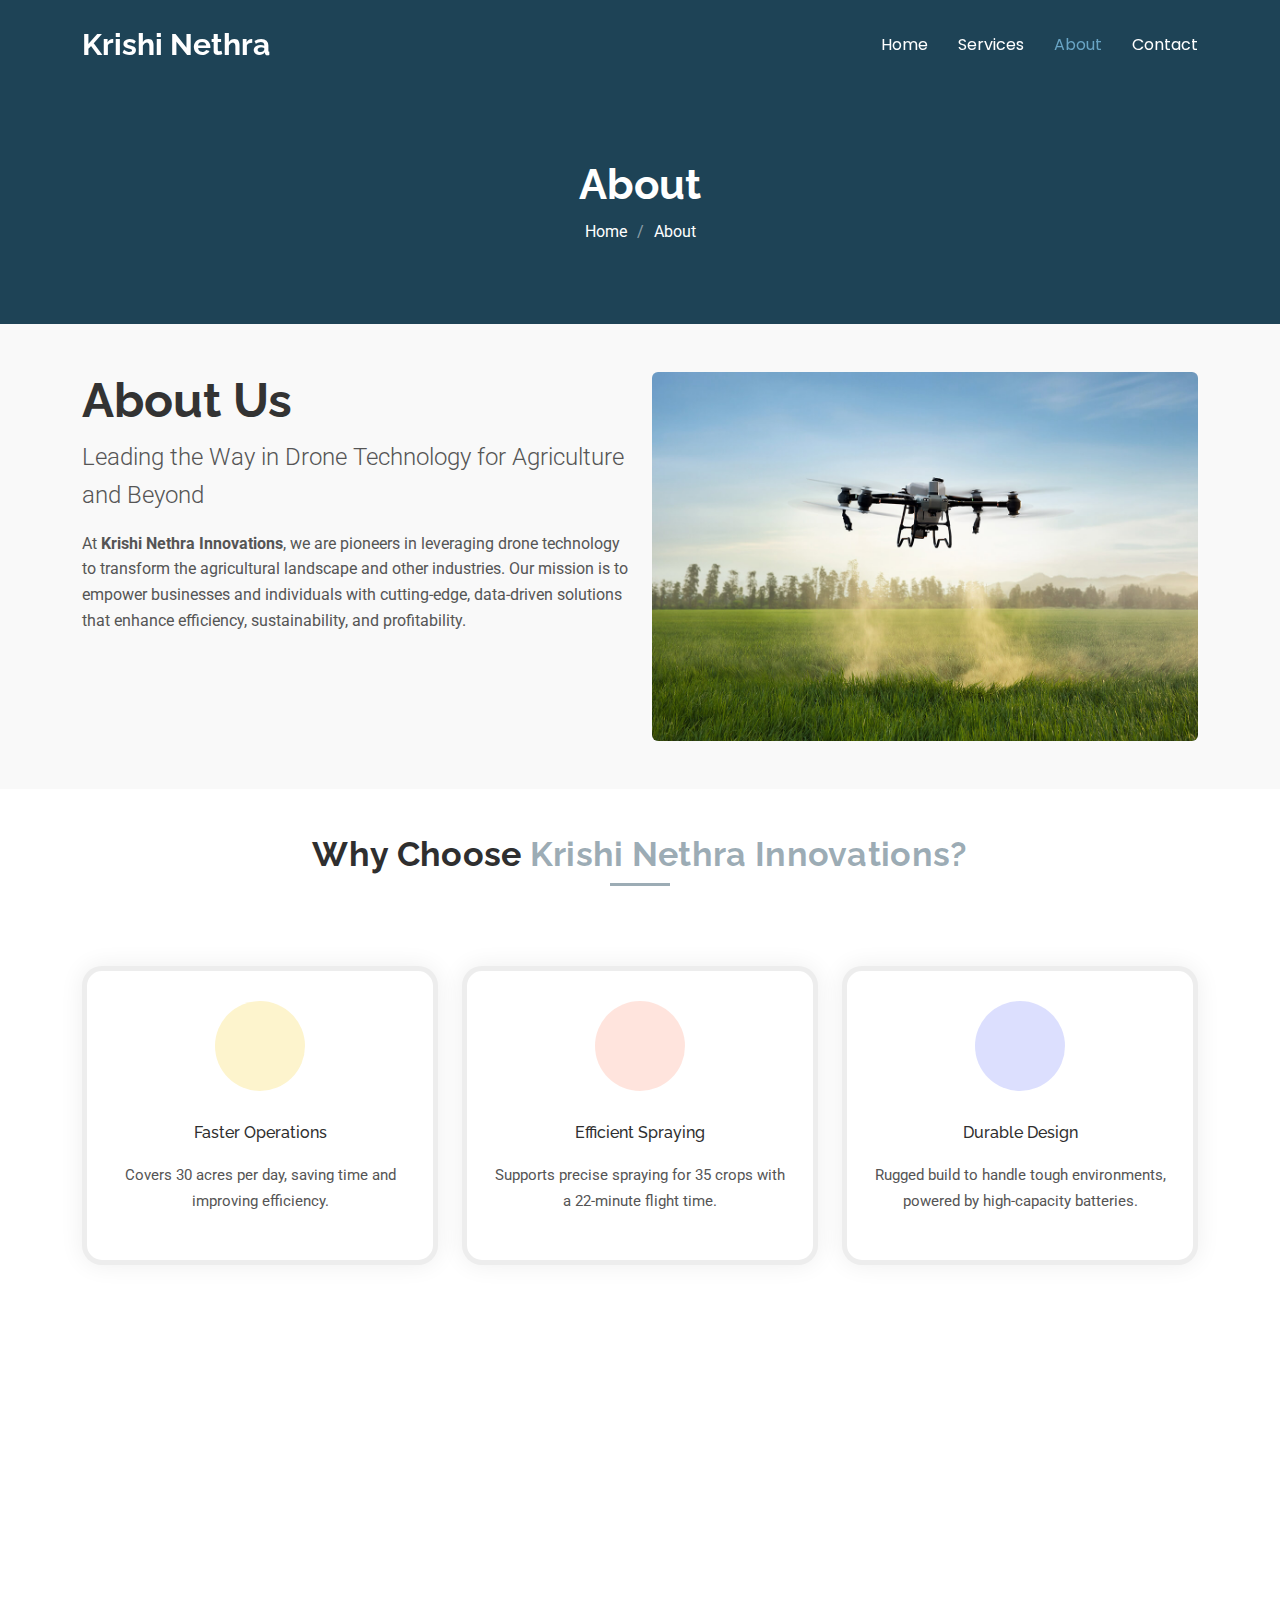
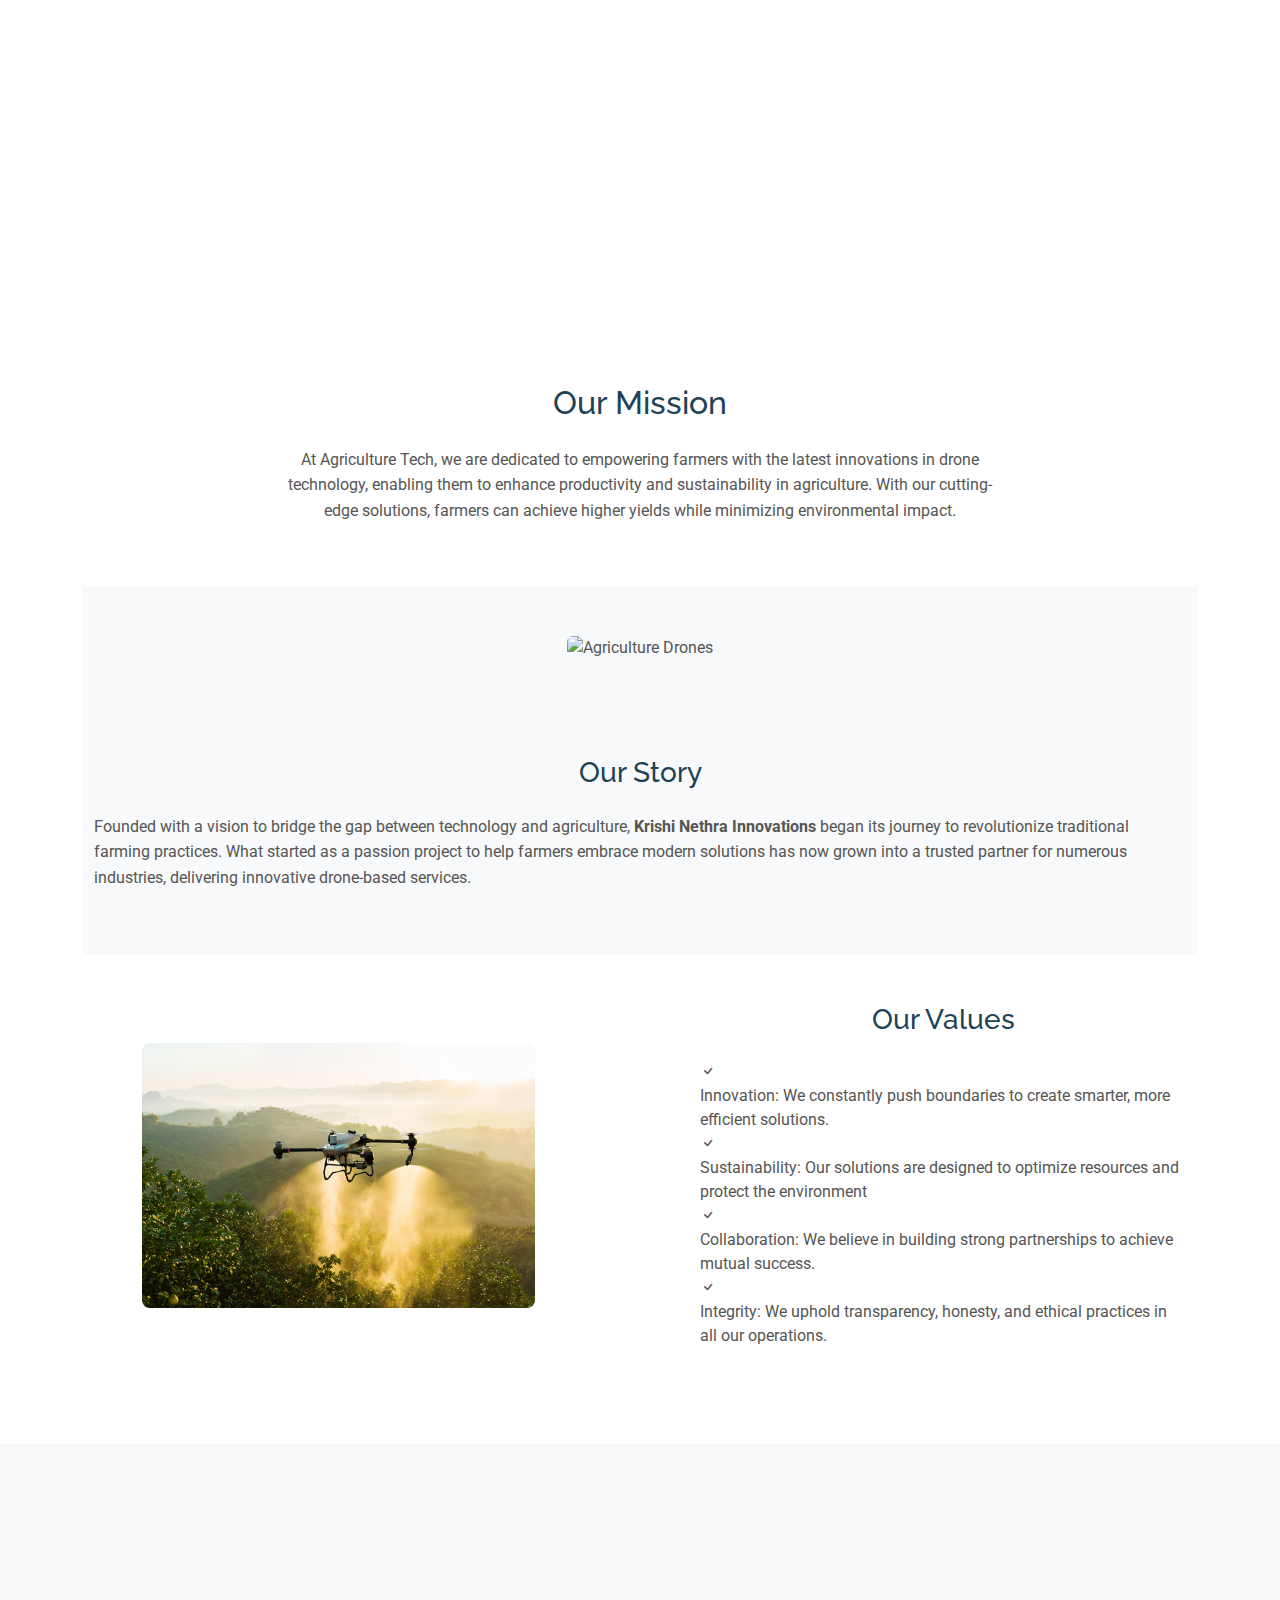
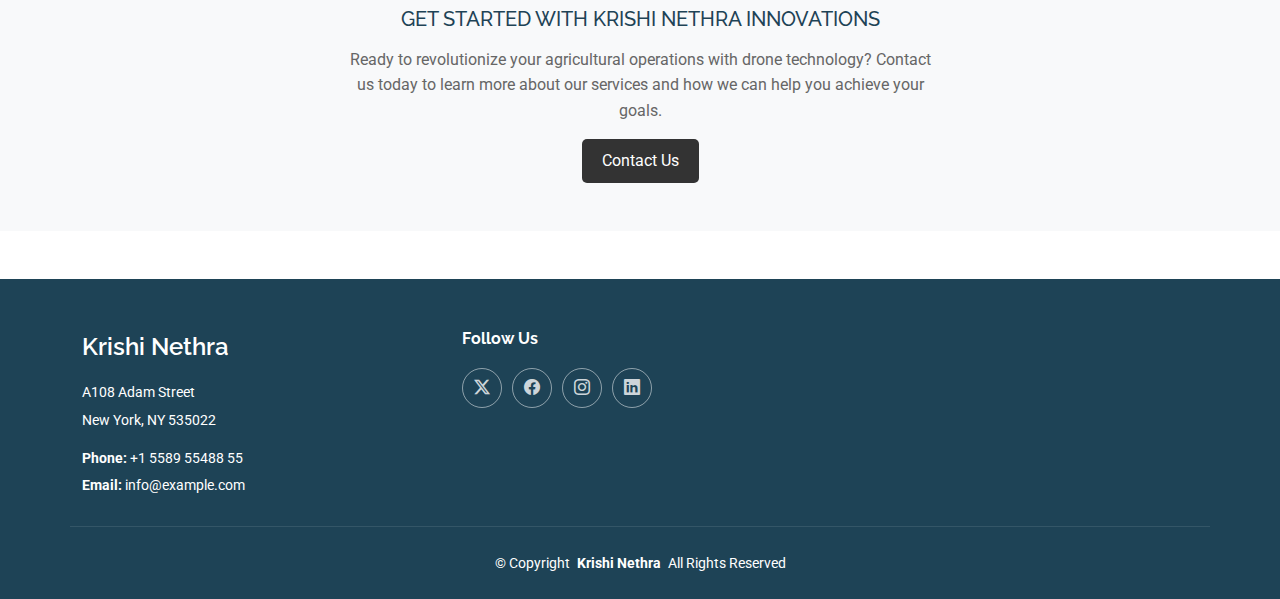
==== commit 6a289a1c: "30-11-24 09:39AM" ====
--- a/about.html
+++ b/about.html
@@ -265,7 +265,7 @@
         <div class="container">
           <div class="row">
             <div class="col-12 col-md-9 col-lg-8 col-xl-7 col-xxl-6">
-              <h2 class="fs-5 mb-3 text-white text-uppercase">Get Started with Krishi Nethra Innovation</h2>
+              <h2 class="fs-5 mb-3 text-white text-uppercase">Get Started with Krishi Nethra Innovations</h2>
               <h2 class="display text-white mb-4" style="font-size: 1rem;">Ready to revolutionize your agricultural operations with drone technology? Contact us today to learn more about our services and how we can help you achieve your goals</h2>
               <a href="#!" class="btn bsb-btn-2xl btn-light rounded mb-0 text-nowrap">Join Us</a>
             </div>
@@ -276,7 +276,7 @@
     <div class="container section-title mt-4" data-aos="fade-up">
       <h2>Contact</h2>
     </div>
-    <h2 class="fs-5 mb-3 text-uppercase">Get Started with Krishi Nethra Innovation</h2>
+    <h2 class="fs-5 mb-3 text-uppercase">Get Started with Krishi Nethra Innovations</h2>
     <p class="contact-description text-center">
       Ready to revolutionize your agricultural operations with drone technology? Contact us today to learn more about
       our services and how we can help you achieve your goals.
--- a/assets/css/main.css
+++ b/assets/css/main.css
@@ -1609,9 +1609,7 @@
 /*--------------------------------------------------------------
 # Starter Section Section
 --------------------------------------------------------------*/
-.starter-section {
-  /* Add your styles here */
-}
+
 
 /*--------------------------------------------------------------
 # Services Section
@@ -1626,7 +1624,7 @@
 }
 
 .services .details {
-  background: #ffffff5e;
+  background: #ffffffa3;
   position: absolute;
   left: 20px;
   right: 20px;
@@ -2783,7 +2781,7 @@
 
 /* Background styling for the hero section */
 .hero-section {
-  background: url('../images/gif-1.gif') no-repeat center center/cover;
+  background: url('../images/2603.jpg') no-repeat center center/cover;
   height: 100vh;
   color: white;
   position: relative;
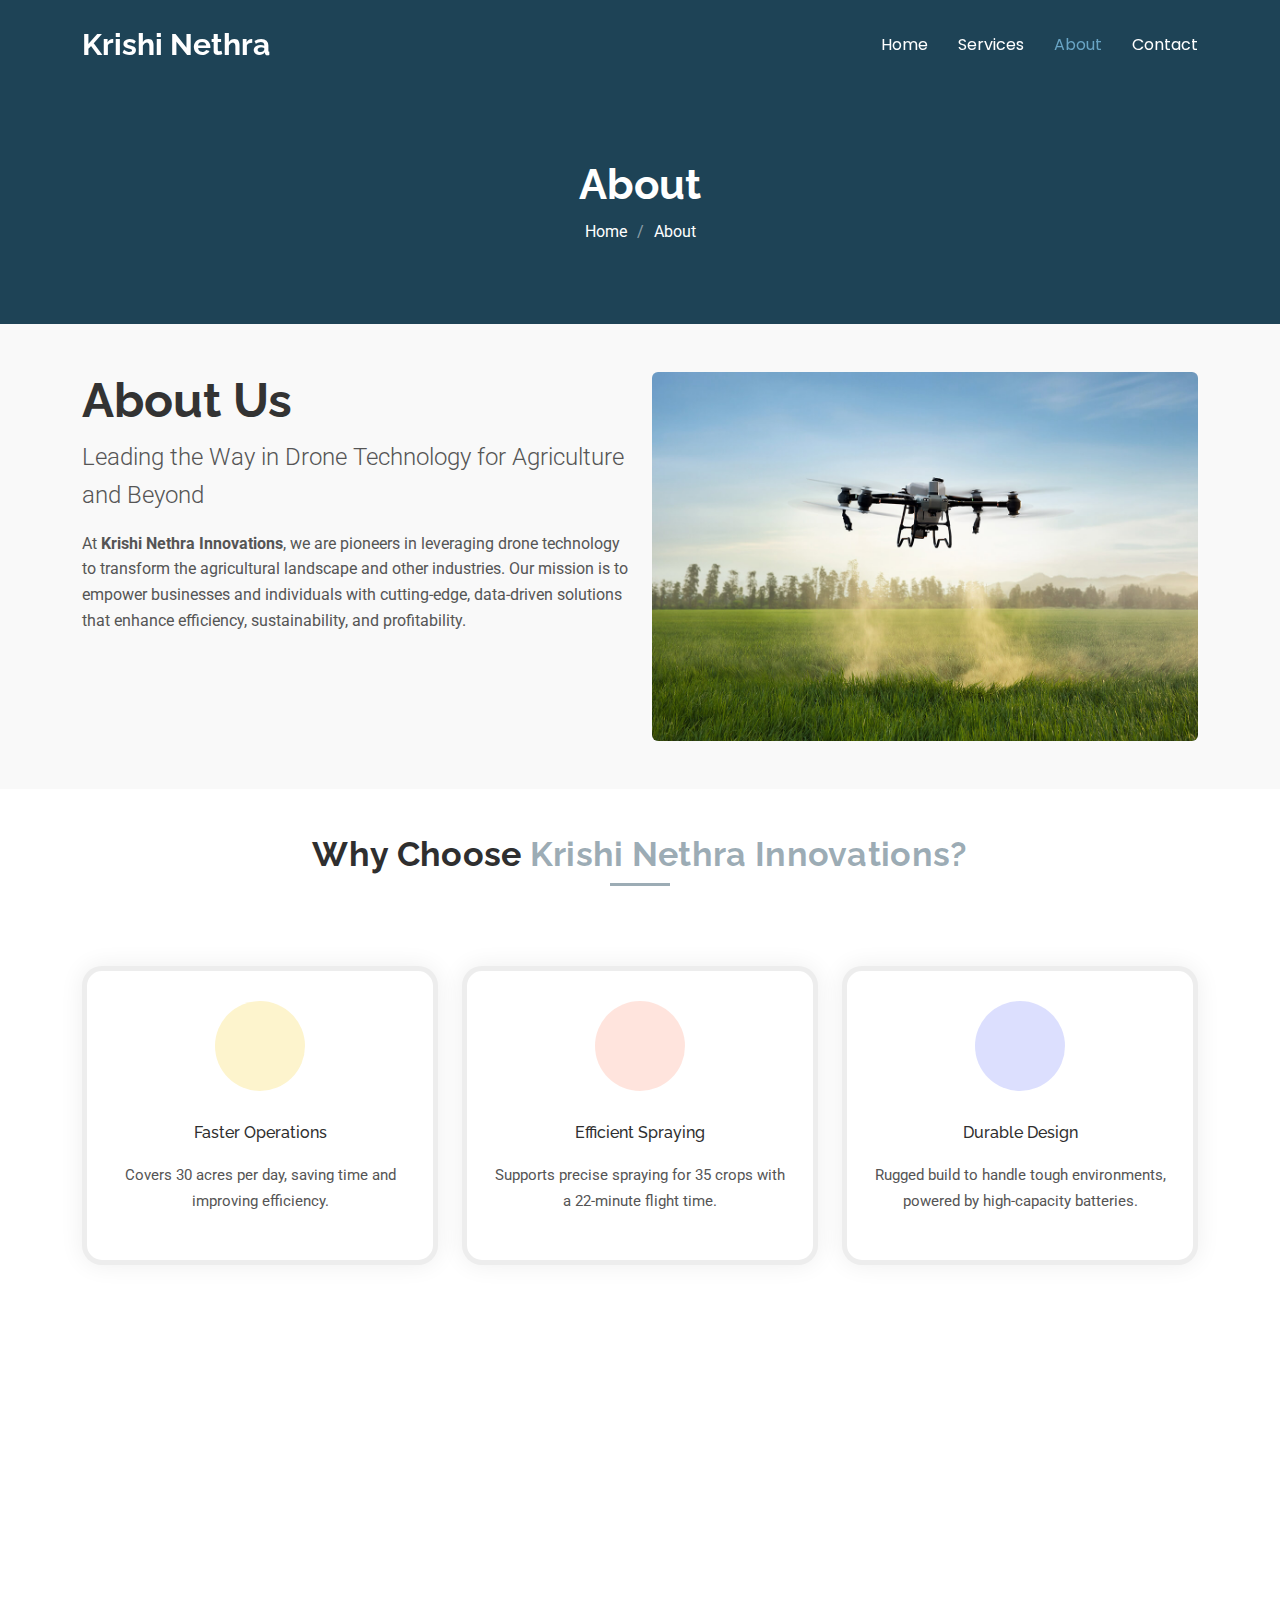
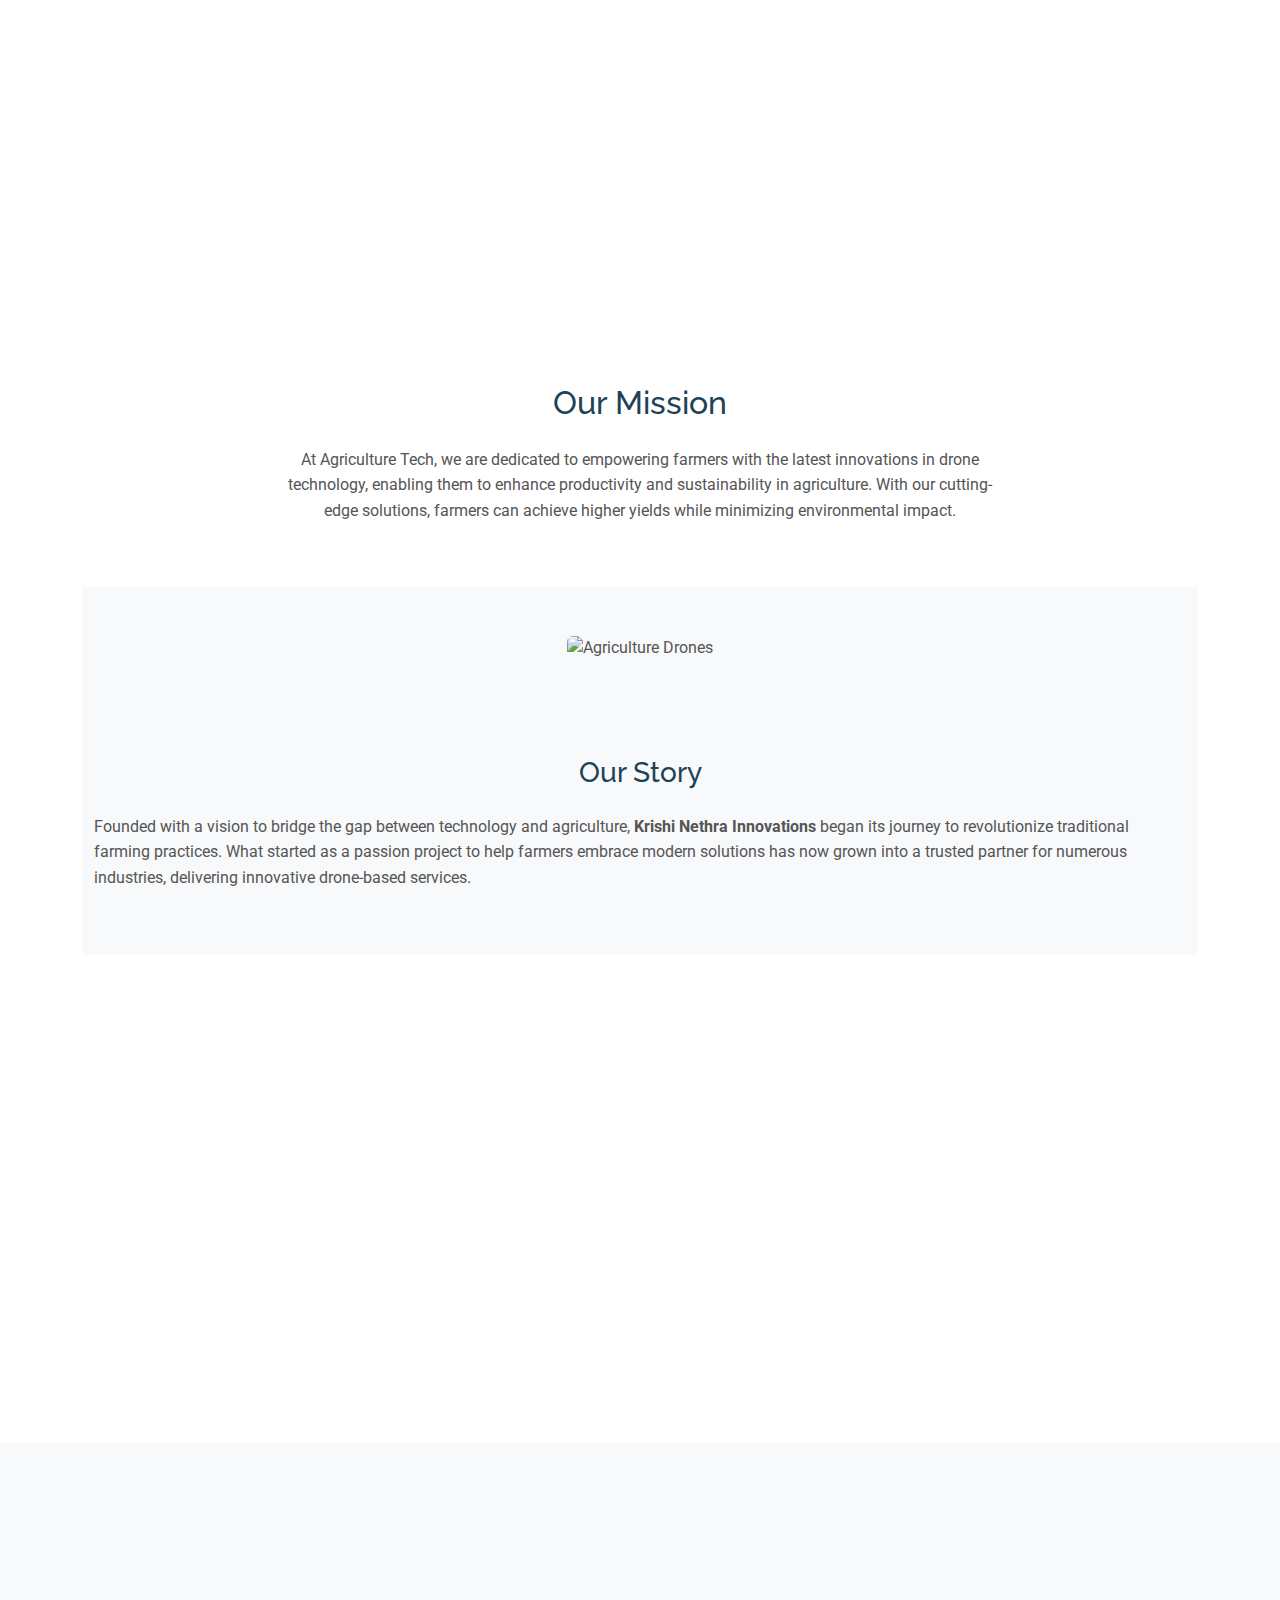
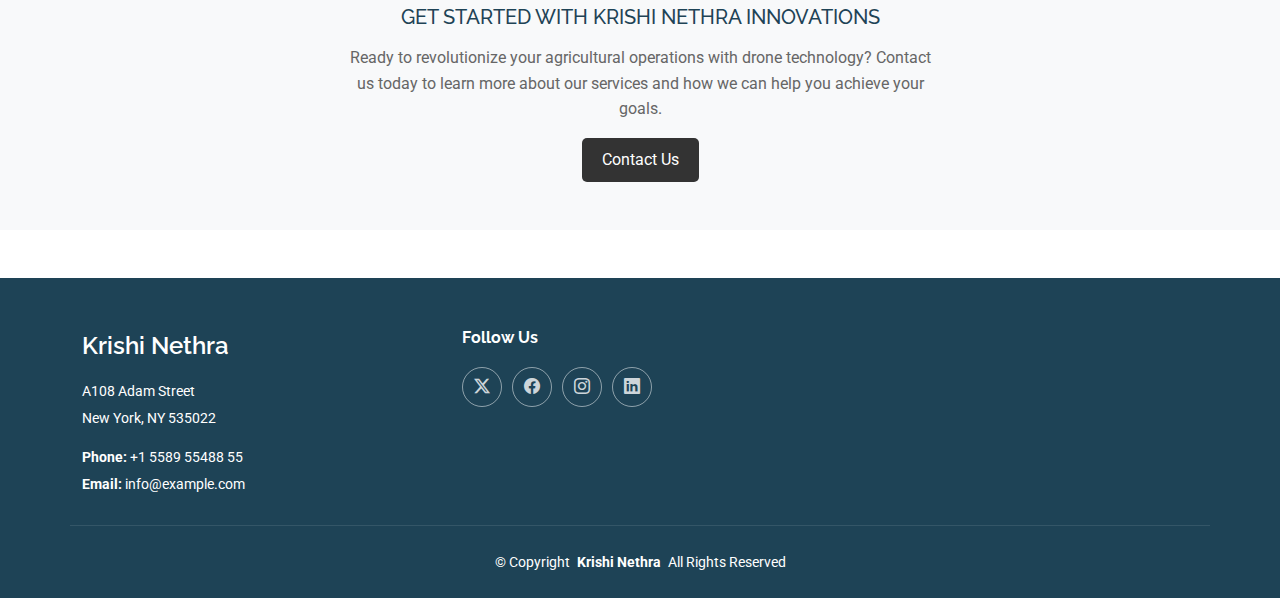
==== commit 31275f5e: "30-11-24 11:30AM" ====
--- a/about.html
+++ b/about.html
@@ -234,26 +234,24 @@
 
 
       <!-- Values Section -->
-      <section class="py-5">
-        <div class="container">
-          <div class="row align-items-center gx-4">
-            <div class="col-md-5">
-              <div class="ms-md-2 ms-lg-5"><img class="img-fluid rounded-3" src="./assets/images/img-2.jpg"></div>
-            </div>
-            <div class="col-md-6 offset-md-1">
-              <div class="ms-md-2 ms-lg-5">
-                <h3 class="text-center mb-4">Our Values</h3>
-                <ul>
-                  <li><i class="bi bi-check"></i><span>Innovation: We constantly push boundaries to create smarter, more
-                      efficient solutions.</span></li>
-                  <li><i class="bi bi-check"></i> <span>Sustainability: Our solutions are designed to optimize resources
-                      and protect the environment</span></li>
-                  <li><i class="bi bi-check"></i> <span>Collaboration: We believe in building strong partnerships to
-                      achieve mutual success.</span></li>
-                  <li><i class="bi bi-check"></i> <span>Integrity: We uphold transparency, honesty, and ethical
-                      practices in all our operations.</span></li>
-                </ul>
-              </div>
+      <section id="about" class="about section">
+        <div class="container">
+          <div class="row gy-4">
+            <div class="col-lg-6 position-relative align-self-start" data-aos="fade-up" data-aos-delay="100">
+              <img src="./assets/images/s-1.jpg" class="img-fluid" alt="">
+            </div>
+            <div class="col-lg-6 content" data-aos="fade-up" data-aos-delay="200">
+              <h3>Our Values</h3>
+              <ul>
+                <li><i class="bi bi-check"></i><span>Innovation: We constantly push boundaries to create smarter, more
+                    efficient solutions.</span></li>
+                <li><i class="bi bi-check"></i> <span>Sustainability: Our solutions are designed to optimize resources
+                    and protect the environment</span></li>
+                <li><i class="bi bi-check"></i> <span>Collaboration: We believe in building strong partnerships to
+                    achieve mutual success.</span></li>
+                <li><i class="bi bi-check"></i> <span>Integrity: We uphold transparency, honesty, and ethical
+                    practices in all our operations.</span></li>
+              </ul>
             </div>
           </div>
         </div>
